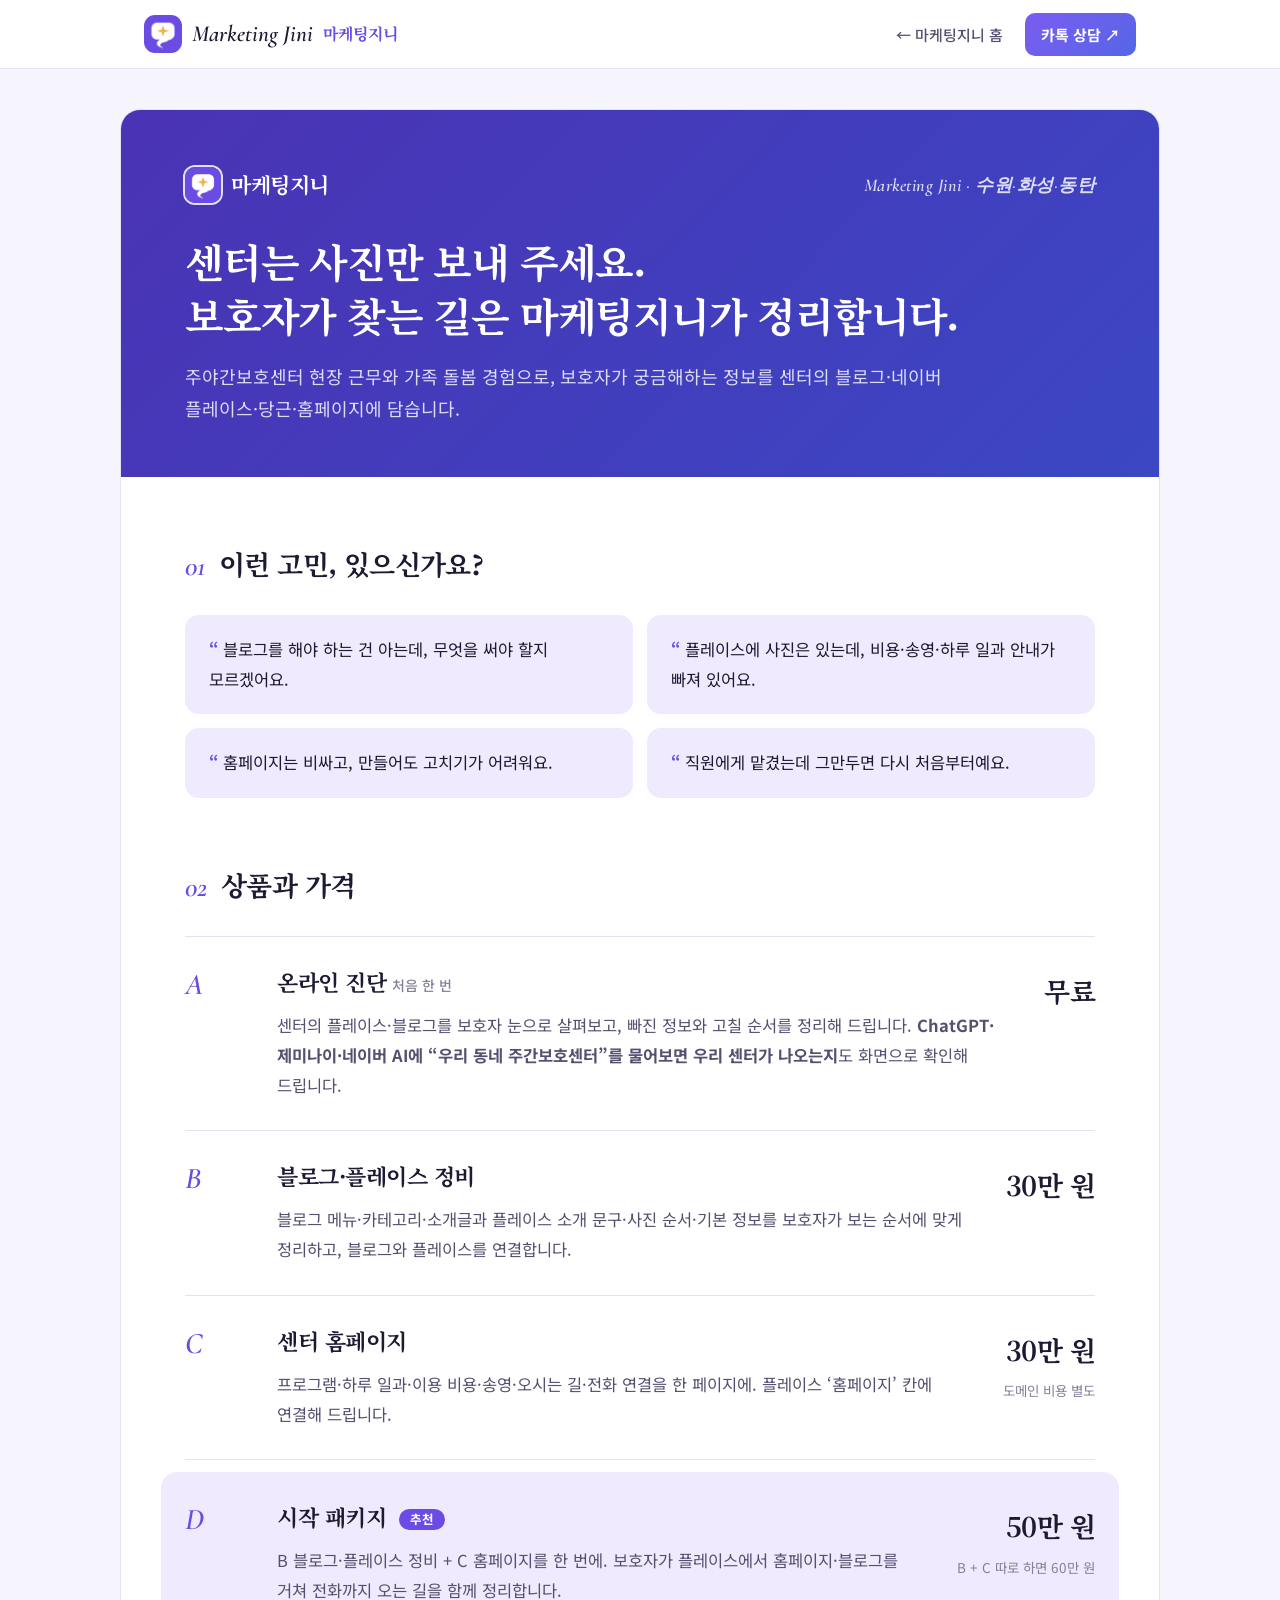
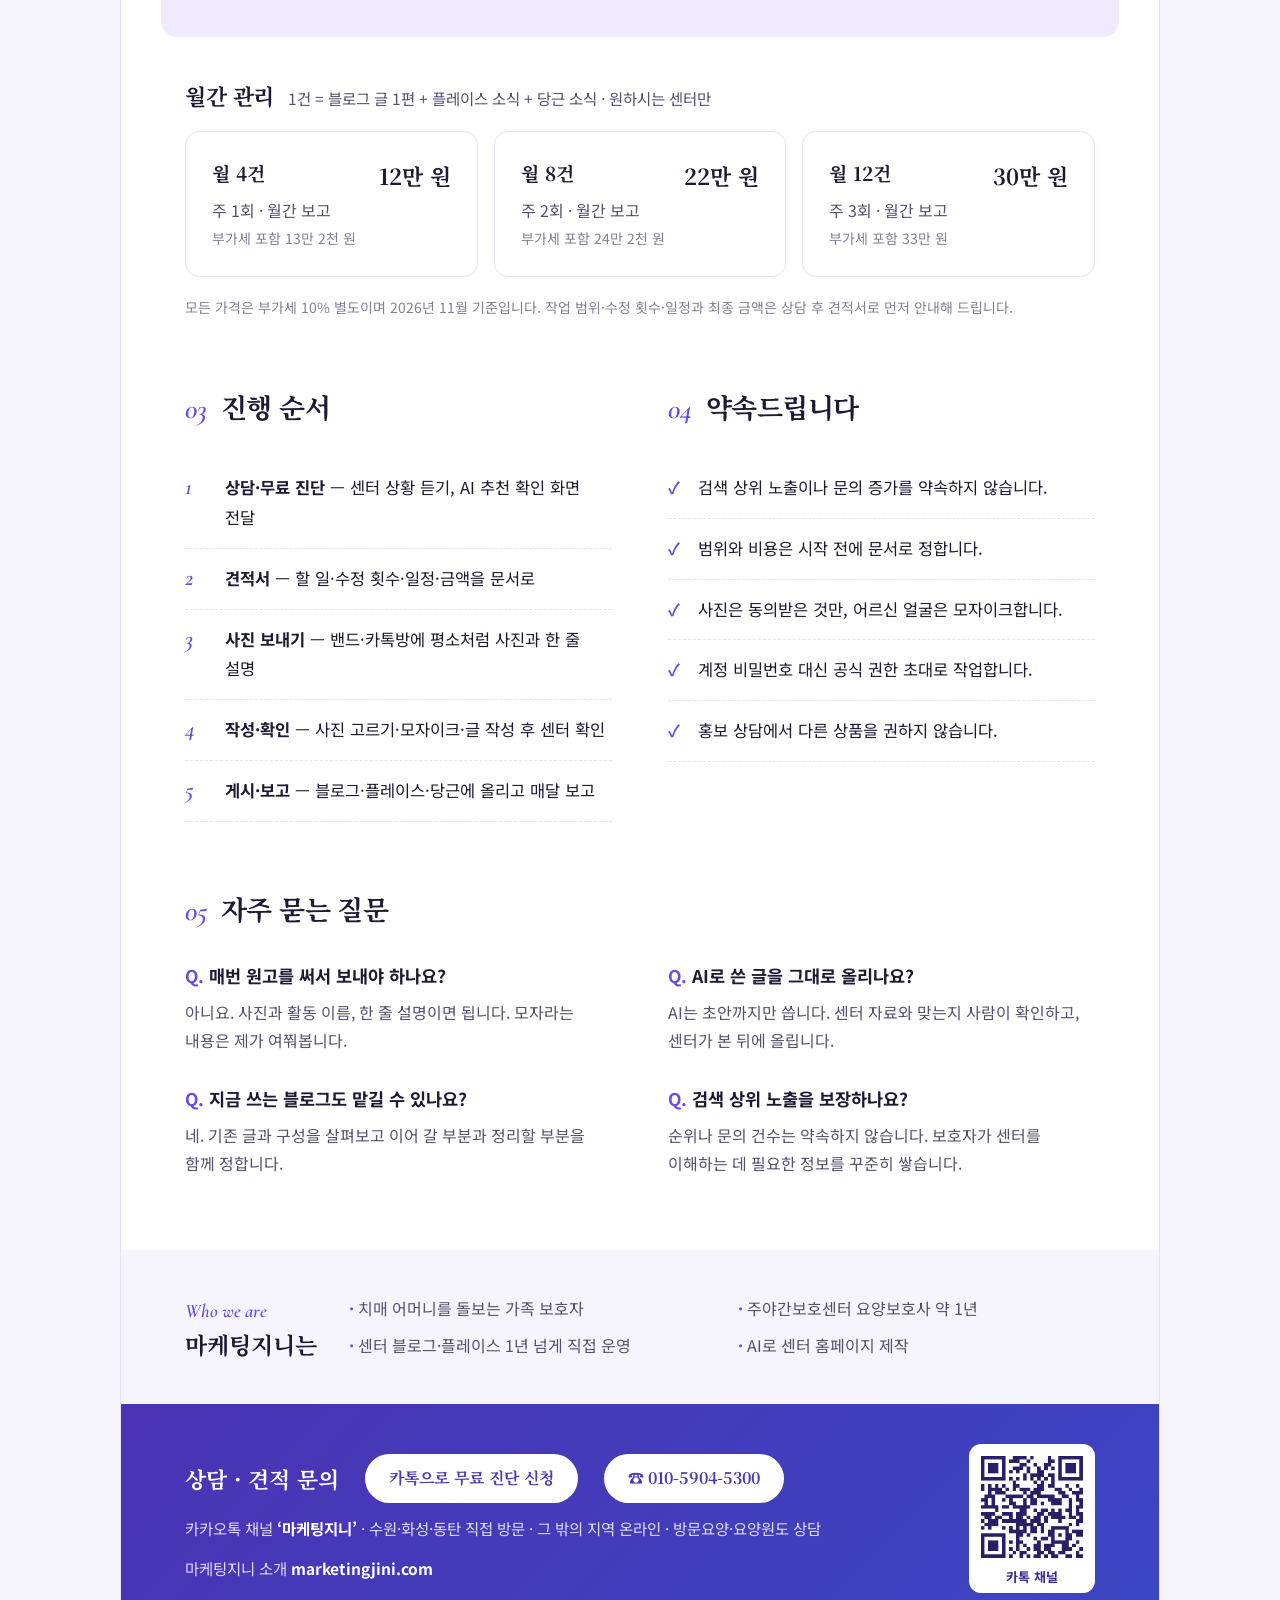
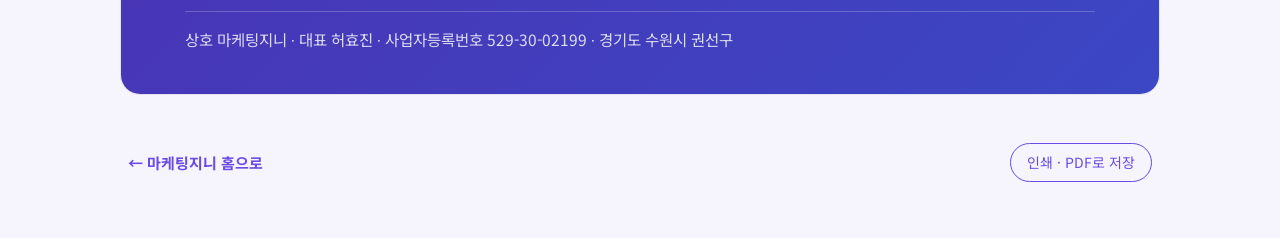
==== service/index.html @ ebe7a99c "휴대폰 사업자 정보 줄바꿈" ====
<!doctype html>
<html lang="ko">
<head>
<meta charset="utf-8">
<meta name="viewport" content="width=device-width, initial-scale=1">
<title>센터 홍보 상품 안내 | 마케팅지니</title>
<link rel="icon" type="image/png" href="logo.png">
<link rel="apple-touch-icon" href="logo.png">
<meta name="description" content="주야간보호센터를 위한 블로그·네이버 플레이스·당근·홈페이지. 상품 구성과 가격을 한 장에 정리했습니다.">
<!-- 카카오톡·문자로 링크를 보낼 때 보이는 미리보기 -->
<meta property="og:type" content="website">
<meta property="og:url" content="https://marketingjini.com/service/">
<meta property="og:image" content="https://marketingjini.com/service/og.png?v=20261104f">
<meta property="og:title" content="센터 홍보 상품 안내 | 마케팅지니">
<meta property="og:description" content="센터는 사진만 보내 주세요. 무료 진단(AI 추천 확인 포함) · 블로그·플레이스 정비 · 홈페이지 · 블로그+플레이스+당근 월간 관리">
<link rel="preconnect" href="https://fonts.googleapis.com">
<link rel="preconnect" href="https://fonts.gstatic.com" crossorigin>
<link href="https://fonts.googleapis.com/css2?family=Cormorant+Garamond:ital,wght@1,500;1,600&family=Noto+Sans+KR:wght@400;500;700&family=Noto+Serif+KR:wght@600;700&display=swap" rel="stylesheet">
<style>
  :root {
    /* 마케팅지니 홈페이지·지니맵과 같은 보라→파랑 브랜드 색 */
    --bg: #ffffff;
    --cream: #f6f4fd;
    --ink: #1f1a33;
    --ink-soft: #565070;
    --ink-faint: #858099;
    --line: #e6e1f3;
    --accent: #6a4be3;
    --accent-deep: #3d2c8f;
    --accent-ink: #ffffff;
    --tint: #efeafd;
    --gold: #f0b44c;
    --head: linear-gradient(135deg, #4a33b4 0%, #3b47c4 100%);
    --on-deep-soft: rgba(255, 255, 255, .82);
    --on-deep-line: rgba(255, 255, 255, .22);
  }
  @media (prefers-color-scheme: dark) {
    :root:not([data-theme="light"]) {
      --bg: #16141f; --cream: #1d1a29; --ink: #f2effa; --ink-soft: #bdb6d2; --ink-faint: #8f88a6;
      --line: #322d45; --accent: #ab97ff; --accent-ink: #16141f; --tint: #262238;
      --head: linear-gradient(135deg, #2f2470 0%, #263080 100%);
    }
  }
  :root[data-theme="dark"] {
    --bg: #16141f; --cream: #1d1a29; --ink: #f2effa; --ink-soft: #bdb6d2; --ink-faint: #8f88a6;
    --line: #322d45; --accent: #ab97ff; --accent-ink: #16141f; --tint: #262238;
    --head: linear-gradient(135deg, #2f2470 0%, #263080 100%);
  }

  * { box-sizing: border-box; }
  body {
    margin: 0; background: var(--cream); color: var(--ink);
    font-family: "Noto Sans KR", system-ui, sans-serif; font-size: 15.5px; line-height: 1.7;
    word-break: keep-all; -webkit-font-smoothing: antialiased;
  }
  h1, h2, h3 { margin: 0; font-family: "Noto Serif KR", serif; font-weight: 700; line-height: 1.35; }
  p, ul, ol { margin: 0; }
  a { color: inherit; }
  .en { font-family: "Cormorant Garamond", serif; font-style: italic; font-weight: 600; }

  /* 종이 한 장 */
  .sheet {
    max-width: 880px; margin: 32px auto; background: var(--bg);
    border: 1px solid var(--line); border-radius: 14px; overflow: hidden;
  }
  .pad { padding: 0 44px; }

  /* 머리 */
  .head { background: var(--head); color: #fff; padding: 34px 44px 32px; }
  .brand { display: flex; flex-wrap: wrap; align-items: center; gap: 4px 10px; margin-bottom: 22px; }
  .brand img { width: 30px; height: 30px; border-radius: 8px; flex: 0 0 auto; box-shadow: 0 0 0 2px rgba(255,255,255,.85); }
  .brand b { font-family: "Noto Serif KR", serif; font-size: 19px; letter-spacing: -.5px; }
  .brand .en { margin-left: auto; font-size: 16px; color: var(--on-deep-soft); letter-spacing: .5px; }
  .head h1 { font-size: clamp(25px, 4.4vw, 34px); letter-spacing: -1.2px; margin-bottom: 12px; color: #fff; }
  .head p { color: var(--on-deep-soft); font-size: 15.5px; max-width: 620px; }

  /* 소제목 */
  .sec { padding-top: 30px; }
  .sec-title { display: flex; align-items: baseline; gap: 10px; margin-bottom: 14px; }
  .sec-title .en { font-size: 22px; color: var(--accent); }
  .sec-title h2 { font-size: 20px; letter-spacing: -.6px; }

  /* 고민 */
  .worries { display: grid; grid-template-columns: 1fr 1fr; gap: 10px; list-style: none; padding: 0; }
  .worries li { background: var(--tint); border-radius: 10px; padding: 12px 16px; font-size: 14.5px; }
  .worries li::before { content: "“"; color: var(--accent); font-weight: 700; margin-right: 4px; }

  /* 상품 */
  .items { list-style: none; padding: 0; border-top: 1px solid var(--line); }
  .item { display: grid; grid-template-columns: 44px 1fr auto; gap: 4px 14px; padding: 16px 0; border-bottom: 1px solid var(--line); align-items: start; }
  .item .no { font-size: 24px; color: var(--accent); line-height: 1.2; }
  .item h3 { font-size: 17.5px; letter-spacing: -.5px; }
  .item h3 small { font-family: "Noto Sans KR", sans-serif; font-weight: 500; font-size: 12.5px; color: var(--ink-faint); margin-left: 6px; letter-spacing: 0; }
  .item p { color: var(--ink-soft); font-size: 14.5px; grid-column: 2; }
  .item .price { grid-column: 3; grid-row: 1 / span 2; text-align: right; font-family: "Noto Serif KR", serif; font-weight: 700; font-size: 21px; letter-spacing: -.5px; white-space: nowrap; }
  .item .price small { display: block; font-family: "Noto Sans KR", sans-serif; font-weight: 400; font-size: 12px; color: var(--ink-faint); letter-spacing: 0; }
  .item.best { background: var(--tint); border-radius: 10px; border-bottom-color: transparent; padding: 16px 16px; margin: 6px -16px; }
  .badge { display: inline-block; font-family: "Noto Sans KR", sans-serif; font-size: 11.5px; font-weight: 700; color: var(--accent-ink); background: var(--accent); border-radius: 999px; padding: 1px 9px; margin-left: 6px; vertical-align: 2px; letter-spacing: 0; }

  .m-head { display: flex; flex-wrap: wrap; align-items: baseline; gap: 4px 12px; margin-top: 18px; }
  .m-head h3 { font-size: 17.5px; letter-spacing: -.5px; }
  .m-head span { font-size: 13.5px; color: var(--ink-soft); }
  .monthly { display: grid; grid-template-columns: repeat(3, 1fr); gap: 10px; margin-top: 10px; }
  .monthly .vat { display: block; clear: both; font-size: 12px; color: var(--ink-faint); }

  /* 자주 묻는 질문 */
  .faq { display: grid; grid-template-columns: 1fr 1fr; gap: 10px 28px; }
  .faq dt { font-weight: 700; font-size: 14.5px; }
  .faq dt::before { content: "Q. "; color: var(--accent); }
  .faq dd { margin: 2px 0 0; color: var(--ink-soft); font-size: 14px; }
  .monthly div { border: 1px solid var(--line); border-radius: 10px; padding: 12px 16px; }
  .monthly b { font-family: "Noto Serif KR", serif; font-size: 16px; }
  .monthly .m-price { float: right; font-family: "Noto Serif KR", serif; font-weight: 700; font-size: 17px; }
  .monthly p { color: var(--ink-soft); font-size: 14px; clear: both; }
  .fine { margin-top: 10px; font-size: 12.5px; color: var(--ink-faint); }

  /* 진행 순서 + 약속 */
  .two { display: grid; grid-template-columns: 1fr 1fr; gap: 28px; }
  .flow { list-style: none; padding: 0; counter-reset: f; }
  .flow li { counter-increment: f; display: grid; grid-template-columns: 30px 1fr; padding: 7px 0; font-size: 14.5px; border-bottom: 1px dashed var(--line); }
  .flow li::before { content: counter(f); font-family: "Cormorant Garamond", serif; font-style: italic; font-weight: 600; font-size: 19px; color: var(--accent); line-height: 1.3; }
  .flow b { font-weight: 700; }
  .promise { list-style: none; padding: 0; }
  .promise li { position: relative; padding: 7px 0 7px 22px; font-size: 14.5px; border-bottom: 1px dashed var(--line); }
  .promise li::before { content: "✓"; position: absolute; left: 0; color: var(--accent); font-weight: 700; }

  /* 누가 */
  .who { margin-top: 30px; background: var(--cream); padding: 22px 44px; display: grid; grid-template-columns: auto 1fr; gap: 18px; align-items: center; }
  .who .en { font-size: 15px; color: var(--accent); display: block; }
  .who h3 { font-size: 18px; }
  .who ul { list-style: none; padding: 0; display: grid; grid-template-columns: 1fr 1fr; gap: 2px 18px; font-size: 14px; color: var(--ink-soft); }
  .who li::before { content: "· "; color: var(--accent); font-weight: 700; }

  /* 연락 */
  .foot { background: var(--head); color: #fff; padding: 20px 44px; display: grid; grid-template-columns: 1fr auto; gap: 12px 24px; align-items: center; }
  .foot-main { display: flex; flex-wrap: wrap; gap: 8px 22px; align-items: center; }
  .qr { display: block; background: #fff; border-radius: 12px; padding: 7px 7px 5px; text-align: center; }
  .qr img { display: block; width: 96px; height: 96px; }
  .foot .qr span { display: block; color: #3d2c8f; font-size: 11.5px; font-weight: 700; margin-top: 2px; }
  .foot b { font-family: "Noto Serif KR", serif; font-size: 18px; }
  .foot span { color: var(--on-deep-soft); font-size: 14px; }
  .foot a { color: #fff; font-weight: 700; text-decoration: none; }
  .call { display: inline-block; background: #fff; color: #4b3bb5 !important; border-radius: 999px; padding: 8px 20px; font-family: "Noto Serif KR", serif; }
  .foot .biz { grid-column: 1 / -1; font-size: 12.5px; padding-top: 8px; border-top: 1px solid var(--on-deep-line); }
  .foot .biz .bi { white-space: nowrap; }

  .tools { max-width: 880px; margin: -16px auto 32px; padding: 0 4px; display: flex; justify-content: space-between; align-items: center; gap: 12px; }
  .tools a { color: var(--accent); font-weight: 700; text-decoration: none; font-size: 15px; }
  .tools button { font: inherit; font-size: 14px; color: var(--accent); background: none; border: 1px solid var(--accent); border-radius: 999px; padding: 6px 16px; cursor: pointer; }

  /* 위쪽 메뉴 (화면에서만, 인쇄할 때는 숨김) */
  .topbar { position: sticky; top: 0; z-index: 10; background: color-mix(in srgb, var(--bg) 92%, transparent); backdrop-filter: blur(8px); border-bottom: 1px solid var(--line); }
  .tb-in { max-width: 1040px; margin: 0 auto; padding: 0 24px; height: 68px; display: flex; align-items: center; justify-content: space-between; gap: 12px; }
  .tb-logo { display: flex; align-items: center; gap: 10px; text-decoration: none; color: var(--ink); }
  .tb-logo img { width: 38px; height: 38px; border-radius: 11px; }
  .tb-logo .en { font-size: 23px; line-height: 1; }
  .tb-logo b { font-family: "Noto Serif KR", serif; font-size: 16px; color: var(--accent); }
  .topbar nav { display: flex; align-items: center; gap: 22px; font-size: 15px; }
  .topbar nav a { text-decoration: none; color: var(--ink-soft); font-weight: 500; }
  .topbar nav a:hover { color: var(--accent); }
  .topbar nav .tb-cta { color: #fff; background: linear-gradient(135deg, #7b5cf0, #5566e8); border-radius: 10px; padding: 8px 16px; font-weight: 700; }
  .topbar nav .tb-cta:hover { color: #fff; }

  /* 컴퓨터 화면: 글자를 키우고 여백을 넉넉하게 */
  @media screen and (min-width: 681px) {
    body { font-size: 17px; line-height: 1.8; }
    .sheet { max-width: 1040px; margin: 40px auto 48px; border-radius: 20px; }
    .pad { padding: 0 64px; }
    .head { padding: 56px 64px 52px; }
    .brand { margin-bottom: 30px; }
    .brand img { width: 36px; height: 36px; border-radius: 10px; }
    .brand b { font-size: 21px; }
    .brand .en { font-size: 18px; }
    .head h1 { font-size: 40px; margin-bottom: 18px; }
    .head p { font-size: 18px; max-width: 760px; }
    .sec { padding-top: 64px; }
    .sec-title { gap: 14px; margin-bottom: 24px; }
    .sec-title .en { font-size: 28px; }
    .sec-title h2 { font-size: 27px; }
    .worries { gap: 14px; }
    .worries li { padding: 20px 24px; font-size: 16.5px; border-radius: 14px; }
    .item { grid-template-columns: 64px 1fr auto; gap: 8px 28px; padding: 30px 0; }
    .item .no { font-size: 30px; }
    .item h3 { font-size: 22px; }
    .item h3 small { font-size: 14px; }
    .item p { font-size: 16.5px; }
    .item .price { font-size: 27px; }
    .item .price small { font-size: 13.5px; margin-top: 4px; }
    .item.best { padding: 30px 24px; margin: 12px -24px; border-radius: 16px; }
    .badge { font-size: 12.5px; padding: 2px 11px; }
    .m-head { margin-top: 44px; gap: 6px 14px; }
    .m-head h3 { font-size: 22px; }
    .m-head span { font-size: 15.5px; }
    .monthly { gap: 16px; margin-top: 18px; }
    .monthly div { padding: 24px 26px; border-radius: 14px; }
    .monthly b { font-size: 19px; }
    .monthly .m-price { font-size: 22px; }
    .monthly p { font-size: 16px; margin-top: 6px; }
    .monthly .vat { font-size: 14px; margin-top: 2px; }
    .fine { font-size: 14px; margin-top: 18px; }
    .two { gap: 56px; }
    .flow li { grid-template-columns: 40px 1fr; padding: 15px 0; font-size: 16.5px; }
    .flow li::before { font-size: 23px; }
    .promise li { padding: 15px 0 15px 30px; font-size: 16.5px; }
    .faq { gap: 28px 56px; }
    .faq dt { font-size: 17.5px; }
    .faq dd { font-size: 16px; margin-top: 6px; }
    .who { margin-top: 72px; padding: 44px 64px; gap: 32px; }
    .who .en { font-size: 19px; }
    .who h3 { font-size: 23px; }
    .who ul { font-size: 16px; gap: 8px 32px; }
    .foot { padding: 40px 64px; gap: 18px 32px; }
    .foot-main { gap: 12px 26px; }
    .foot b { font-size: 22px; }
    .foot span { font-size: 15.5px; }
    .call { padding: 10px 24px; font-size: 16px; }
    .qr img { width: 112px; height: 112px; }
    .foot .qr span { font-size: 13px; }
    .foot .biz { font-size: 13.5px; padding-top: 14px; }
    .tools { max-width: 1040px; margin: 0 auto 56px; padding: 0 8px; }
  }

  @media (max-width: 680px) {
    body { font-size: 16px; line-height: 1.75; }
    .tb-in { padding: 0 16px; height: 60px; }
    .tb-logo img { width: 34px; height: 34px; }
    .tb-logo .en { font-size: 20px; }
    .tb-logo b, .topbar nav .tb-home-full { display: none; }
    .topbar nav { gap: 14px; font-size: 14.5px; }
    .sheet { margin: 0; border: 0; border-radius: 0; }
    .pad, .head, .who, .foot { padding-left: 20px; padding-right: 20px; }
    .head { padding-top: 36px; padding-bottom: 34px; }
    .head h1 { font-size: 27px; }
    .head p { font-size: 16px; }
    .sec { padding-top: 46px; }
    .sec-title { margin-bottom: 18px; }
    .sec-title .en { font-size: 25px; }
    .sec-title h2 { font-size: 22px; }
    .worries, .monthly, .two, .who ul, .faq { grid-template-columns: 1fr; }
    .worries { gap: 10px; }
    .worries li { padding: 15px 18px; font-size: 15.5px; border-radius: 12px; }
    .two { gap: 40px; }
    .faq { gap: 20px; }
    .faq dt { font-size: 16px; }
    .faq dd { font-size: 15.5px; margin-top: 4px; }
    .who { grid-template-columns: 1fr; gap: 10px; margin-top: 50px; padding-top: 32px; padding-bottom: 32px; }
    .item { grid-template-columns: 36px 1fr; padding: 24px 0; gap: 6px 14px; }
    .item h3 { font-size: 19px; }
    .item p { font-size: 15.5px; }
    .item .price { grid-column: 2; grid-row: auto; text-align: left; font-size: 22px; margin-top: 4px; }
    .item .price small { display: inline; margin-left: 6px; }
    .item.best { margin: 8px -10px; padding: 22px 10px; }
    .m-head { margin-top: 34px; }
    .monthly { gap: 12px; margin-top: 14px; }
    .monthly div { padding: 18px 20px; border-radius: 12px; }
    .monthly b { font-size: 18px; }
    .monthly .m-price { font-size: 20px; }
    .monthly p { font-size: 15.5px; margin-top: 4px; }
    .flow li, .promise li { font-size: 15.5px; padding-top: 12px; padding-bottom: 12px; }
    .foot { grid-template-columns: 1fr; padding-top: 32px; padding-bottom: 32px; }
    .qr { justify-self: start; }
    .tools { margin: 18px auto 28px; padding: 0 20px; }
  }

  /* A4 한 장으로 인쇄 */
  @page { size: A4; margin: 9mm; }
  @media print {
    :root { --bg: #fff; --cream: #f6f4fd; --ink: #1f1a33; --ink-soft: #4f4968; --ink-faint: #7a7590; --line: #e2dcf2; --accent: #6a4be3; --accent-deep: #3d2c8f; --accent-ink: #fff; --tint: #efeafd; --head: linear-gradient(135deg, #4a33b4 0%, #3b47c4 100%); }
    * { -webkit-print-color-adjust: exact; print-color-adjust: exact; }
    body { background: #fff; font-size: 12.5px; line-height: 1.55; }
    .sheet { margin: 0; max-width: none; border: 0; border-radius: 0; zoom: .81; }
    .tools, .topbar { display: none; }
    .pad { padding: 0 26px; }
    .head { padding: 20px 26px 18px; }
    .brand { margin-bottom: 12px; }
    .head h1 { font-size: 23px; margin-bottom: 6px; }
    .head p { font-size: 12.5px; max-width: none; }
    .sec { padding-top: 14px; }
    .sec-title { margin-bottom: 8px; }
    .sec-title h2 { font-size: 15.5px; }
    .sec-title .en { font-size: 17px; }
    .worries { grid-template-columns: 1fr 1fr 1fr 1fr; gap: 6px; }
    .worries li { font-size: 11.5px; padding: 7px 10px; line-height: 1.45; }
    .item { padding: 8px 0; grid-template-columns: 34px 1fr auto; }
    .item .no { font-size: 19px; }
    .item h3 { font-size: 14px; }
    .item p { font-size: 11.5px; }
    .item .price { font-size: 16px; }
    .item .price small { font-size: 10.5px; }
    .item.best { padding: 8px 12px; margin: 4px -12px; }
    .monthly { margin-top: 8px; gap: 8px; }
    .monthly div { padding: 7px 12px; }
    .monthly b, .monthly .m-price { font-size: 13.5px; }
    .monthly p { font-size: 11.5px; }
    .m-head { margin-top: 10px; }
    .m-head h3 { font-size: 14px; }
    .m-head span { font-size: 11.5px; }
    .monthly .vat { font-size: 10.5px; }
    .faq { gap: 6px 22px; }
    .faq dt { font-size: 11.5px; }
    .faq dd { font-size: 11px; }
    .fine { font-size: 10.5px; margin-top: 6px; }
    .two { gap: 22px; }
    .flow li, .promise li { font-size: 11.5px; padding: 4px 0; }
    .promise li { padding-left: 18px; }
    .flow li::before { font-size: 15px; }
    .who { margin-top: 14px; padding: 12px 26px; }
    .who h3 { font-size: 14.5px; }
    .who ul { font-size: 11.5px; }
    .foot { padding: 12px 26px; }
    .qr { padding: 5px 5px 3px; }
    .qr img { width: 78px; height: 78px; }
    .foot .qr span { font-size: 10px; margin-top: 0; }
    .foot-main { gap: 4px 18px; }
    .foot b { font-size: 15px; }
    .foot span { font-size: 12px; }
    .sec, .who, .foot { break-inside: avoid; }
  }
</style>
</head>
<body>

<header class="topbar">
  <div class="tb-in">
    <a class="tb-logo" href="/" aria-label="마케팅지니 홈으로">
      <img src="logo.png" alt="" width="38" height="38">
      <span class="en">Marketing Jini</span><b>마케팅지니</b>
    </a>
    <nav>
      <a href="/">← <span class="tb-home-full">마케팅지니 </span>홈</a>
      <a class="tb-cta" href="https://pf.kakao.com/_rxeExeX/chat" target="_blank" rel="noopener">카톡 상담 ↗</a>
    </nav>
  </div>
</header>

<article class="sheet">
  <header class="head">
    <div class="brand">
      <img src="logo.png" alt="" width="30" height="30">
      <b>마케팅지니</b>
      <span class="en">Marketing Jini · 수원·화성·동탄</span>
    </div>
    <h1>센터는 사진만 보내 주세요.<br>보호자가 찾는 길은 마케팅지니가 정리합니다.</h1>
    <p>주야간보호센터 현장 근무와 가족 돌봄 경험으로, 보호자가 궁금해하는 정보를 센터의 블로그·네이버 플레이스·당근·홈페이지에 담습니다.</p>
  </header>

  <section class="sec pad">
    <div class="sec-title"><span class="en">01</span><h2>이런 고민, 있으신가요?</h2></div>
    <ul class="worries">
      <li>블로그를 해야 하는 건 아는데, 무엇을 써야 할지 모르겠어요.</li>
      <li>플레이스에 사진은 있는데, 비용·송영·하루 일과 안내가 빠져 있어요.</li>
      <li>홈페이지는 비싸고, 만들어도 고치기가 어려워요.</li>
      <li>직원에게 맡겼는데 그만두면 다시 처음부터예요.</li>
    </ul>
  </section>

  <section class="sec pad">
    <div class="sec-title"><span class="en">02</span><h2>상품과 가격</h2></div>
    <ol class="items">
      <li class="item">
        <span class="no en">A</span>
        <h3>온라인 진단<small>처음 한 번</small></h3>
        <span class="price">무료</span>
        <p>센터의 플레이스·블로그를 보호자 눈으로 살펴보고, 빠진 정보와 고칠 순서를 정리해 드립니다. <b>ChatGPT·제미나이·네이버 AI에 “우리 동네 주간보호센터”를 물어보면 우리 센터가 나오는지</b>도 화면으로 확인해 드립니다.</p>
      </li>
      <li class="item">
        <span class="no en">B</span>
        <h3>블로그·플레이스 정비</h3>
        <span class="price">30만 원</span>
        <p>블로그 메뉴·카테고리·소개글과 플레이스 소개 문구·사진 순서·기본 정보를 보호자가 보는 순서에 맞게 정리하고, 블로그와 플레이스를 연결합니다.</p>
      </li>
      <li class="item">
        <span class="no en">C</span>
        <h3>센터 홈페이지</h3>
        <span class="price">30만 원<small>도메인 비용 별도</small></span>
        <p>프로그램·하루 일과·이용 비용·송영·오시는 길·전화 연결을 한 페이지에. 플레이스 ‘홈페이지’ 칸에 연결해 드립니다.</p>
      </li>
      <li class="item best">
        <span class="no en">D</span>
        <h3>시작 패키지 <span class="badge">추천</span></h3>
        <span class="price">50만 원<small>B + C 따로 하면 60만 원</small></span>
        <p>B 블로그·플레이스 정비 + C 홈페이지를 한 번에. 보호자가 플레이스에서 홈페이지·블로그를 거쳐 전화까지 오는 길을 함께 정리합니다.</p>
      </li>
    </ol>
    <div class="m-head"><h3>월간 관리</h3><span>1건 = 블로그 글 1편 + 플레이스 소식 + 당근 소식 · 원하시는 센터만</span></div>
    <div class="monthly">
      <div><b>월 4건</b><span class="m-price">12만 원</span><p>주 1회 · 월간 보고</p><span class="vat">부가세 포함 13만 2천 원</span></div>
      <div><b>월 8건</b><span class="m-price">22만 원</span><p>주 2회 · 월간 보고</p><span class="vat">부가세 포함 24만 2천 원</span></div>
      <div><b>월 12건</b><span class="m-price">30만 원</span><p>주 3회 · 월간 보고</p><span class="vat">부가세 포함 33만 원</span></div>
    </div>
    <p class="fine">모든 가격은 부가세 10% 별도이며 2026년 11월 기준입니다. 작업 범위·수정 횟수·일정과 최종 금액은 상담 후 견적서로 먼저 안내해 드립니다.</p>
  </section>

  <section class="sec pad two">
    <div>
      <div class="sec-title"><span class="en">03</span><h2>진행 순서</h2></div>
      <ol class="flow">
        <li><span><b>상담·무료 진단</b> — 센터 상황 듣기, AI 추천 확인 화면 전달</span></li>
        <li><span><b>견적서</b> — 할 일·수정 횟수·일정·금액을 문서로</span></li>
        <li><span><b>사진 보내기</b> — 밴드·카톡방에 평소처럼 사진과 한 줄 설명</span></li>
        <li><span><b>작성·확인</b> — 사진 고르기·모자이크·글 작성 후 센터 확인</span></li>
        <li><span><b>게시·보고</b> — 블로그·플레이스·당근에 올리고 매달 보고</span></li>
      </ol>
    </div>
    <div>
      <div class="sec-title"><span class="en">04</span><h2>약속드립니다</h2></div>
      <ul class="promise">
        <li>검색 상위 노출이나 문의 증가를 약속하지 않습니다.</li>
        <li>범위와 비용은 시작 전에 문서로 정합니다.</li>
        <li>사진은 동의받은 것만, 어르신 얼굴은 모자이크합니다.</li>
        <li>계정 비밀번호 대신 공식 권한 초대로 작업합니다.</li>
        <li>홍보 상담에서 다른 상품을 권하지 않습니다.</li>
      </ul>
    </div>
  </section>

  <section class="sec pad">
    <div class="sec-title"><span class="en">05</span><h2>자주 묻는 질문</h2></div>
    <dl class="faq">
      <div><dt>매번 원고를 써서 보내야 하나요?</dt><dd>아니요. 사진과 활동 이름, 한 줄 설명이면 됩니다. 모자라는 내용은 제가 여쭤봅니다.</dd></div>
      <div><dt>AI로 쓴 글을 그대로 올리나요?</dt><dd>AI는 초안까지만 씁니다. 센터 자료와 맞는지 사람이 확인하고, 센터가 본 뒤에 올립니다.</dd></div>
      <div><dt>지금 쓰는 블로그도 맡길 수 있나요?</dt><dd>네. 기존 글과 구성을 살펴보고 이어 갈 부분과 정리할 부분을 함께 정합니다.</dd></div>
      <div><dt>검색 상위 노출을 보장하나요?</dt><dd>순위나 문의 건수는 약속하지 않습니다. 보호자가 센터를 이해하는 데 필요한 정보를 꾸준히 쌓습니다.</dd></div>
    </dl>
  </section>

  <section class="who">
    <div><span class="en">Who we are</span><h3>마케팅지니는</h3></div>
    <ul>
      <li>치매 어머니를 돌보는 가족 보호자</li>
      <li>주야간보호센터 요양보호사 약 1년</li>
      <li>센터 블로그·플레이스 1년 넘게 직접 운영</li>
      <li>AI로 센터 홈페이지 제작</li>
    </ul>
  </section>

  <footer class="foot">
    <div class="foot-main">
      <b>상담 · 견적 문의</b>
      <a class="call" href="https://pf.kakao.com/_rxeExeX/chat">카톡으로 무료 진단 신청</a>
      <a class="call" href="tel:010-5904-5300">☎ 010-5904-5300</a>
      <span>카카오톡 채널 <a href="https://pf.kakao.com/_rxeExeX">‘마케팅지니’</a> · 수원·화성·동탄 직접 방문 · 그 밖의 지역 온라인 · 방문요양·요양원도 상담</span>
      <span>마케팅지니 소개 <a href="https://marketingjini.com/">marketingjini.com</a></span>
    </div>
    <a class="qr" href="https://pf.kakao.com/_rxeExeX"><img src="kakao-qr.png" alt="카카오톡 채널 마케팅지니 QR코드" width="96" height="96"><span>카톡 채널</span></a>
    <span class="biz"><span class="bi">상호 마케팅지니</span> · <span class="bi">대표 허효진</span> · <span class="bi">사업자등록번호 529-30-02199</span> · <span class="bi">경기도 수원시 권선구</span></span>
  </footer>

</article>

<div class="tools"><a href="/">← 마케팅지니 홈으로</a><button type="button" onclick="window.print()">인쇄 · PDF로 저장</button></div>

</body>
</html>
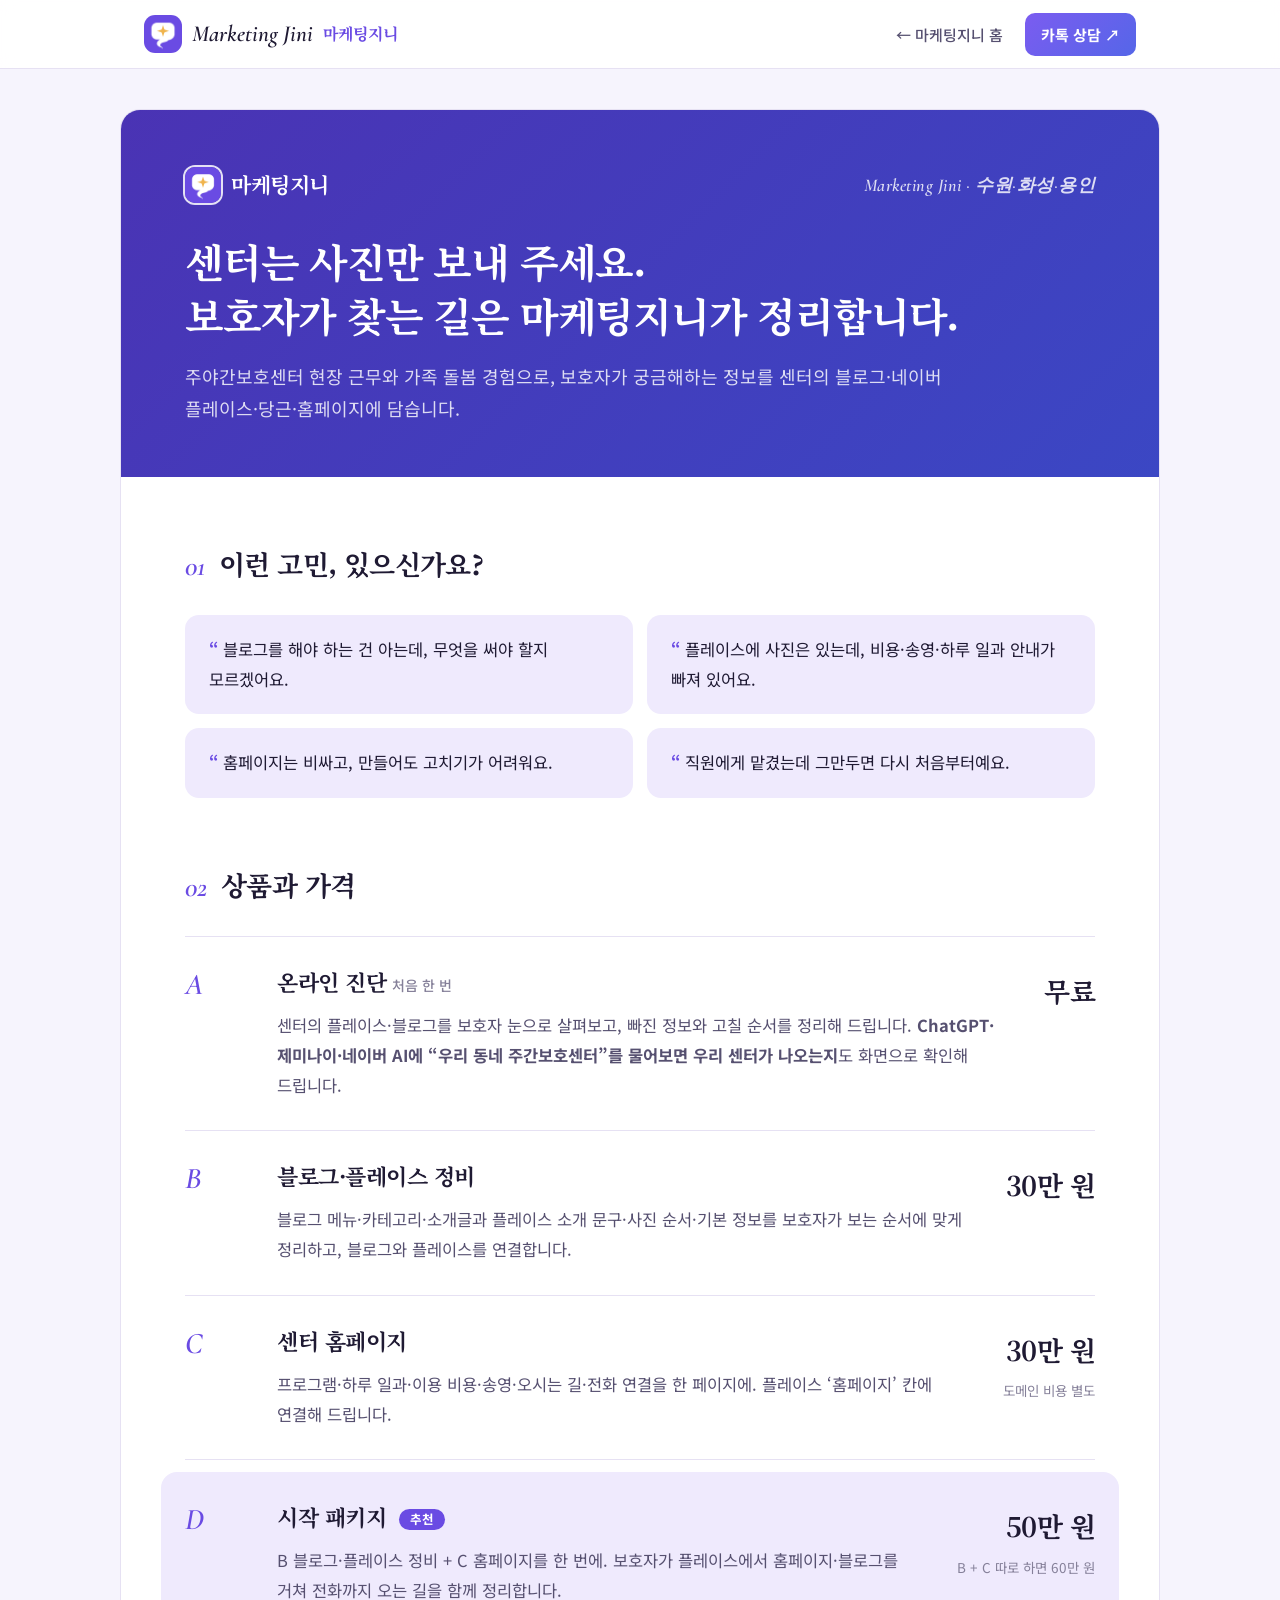
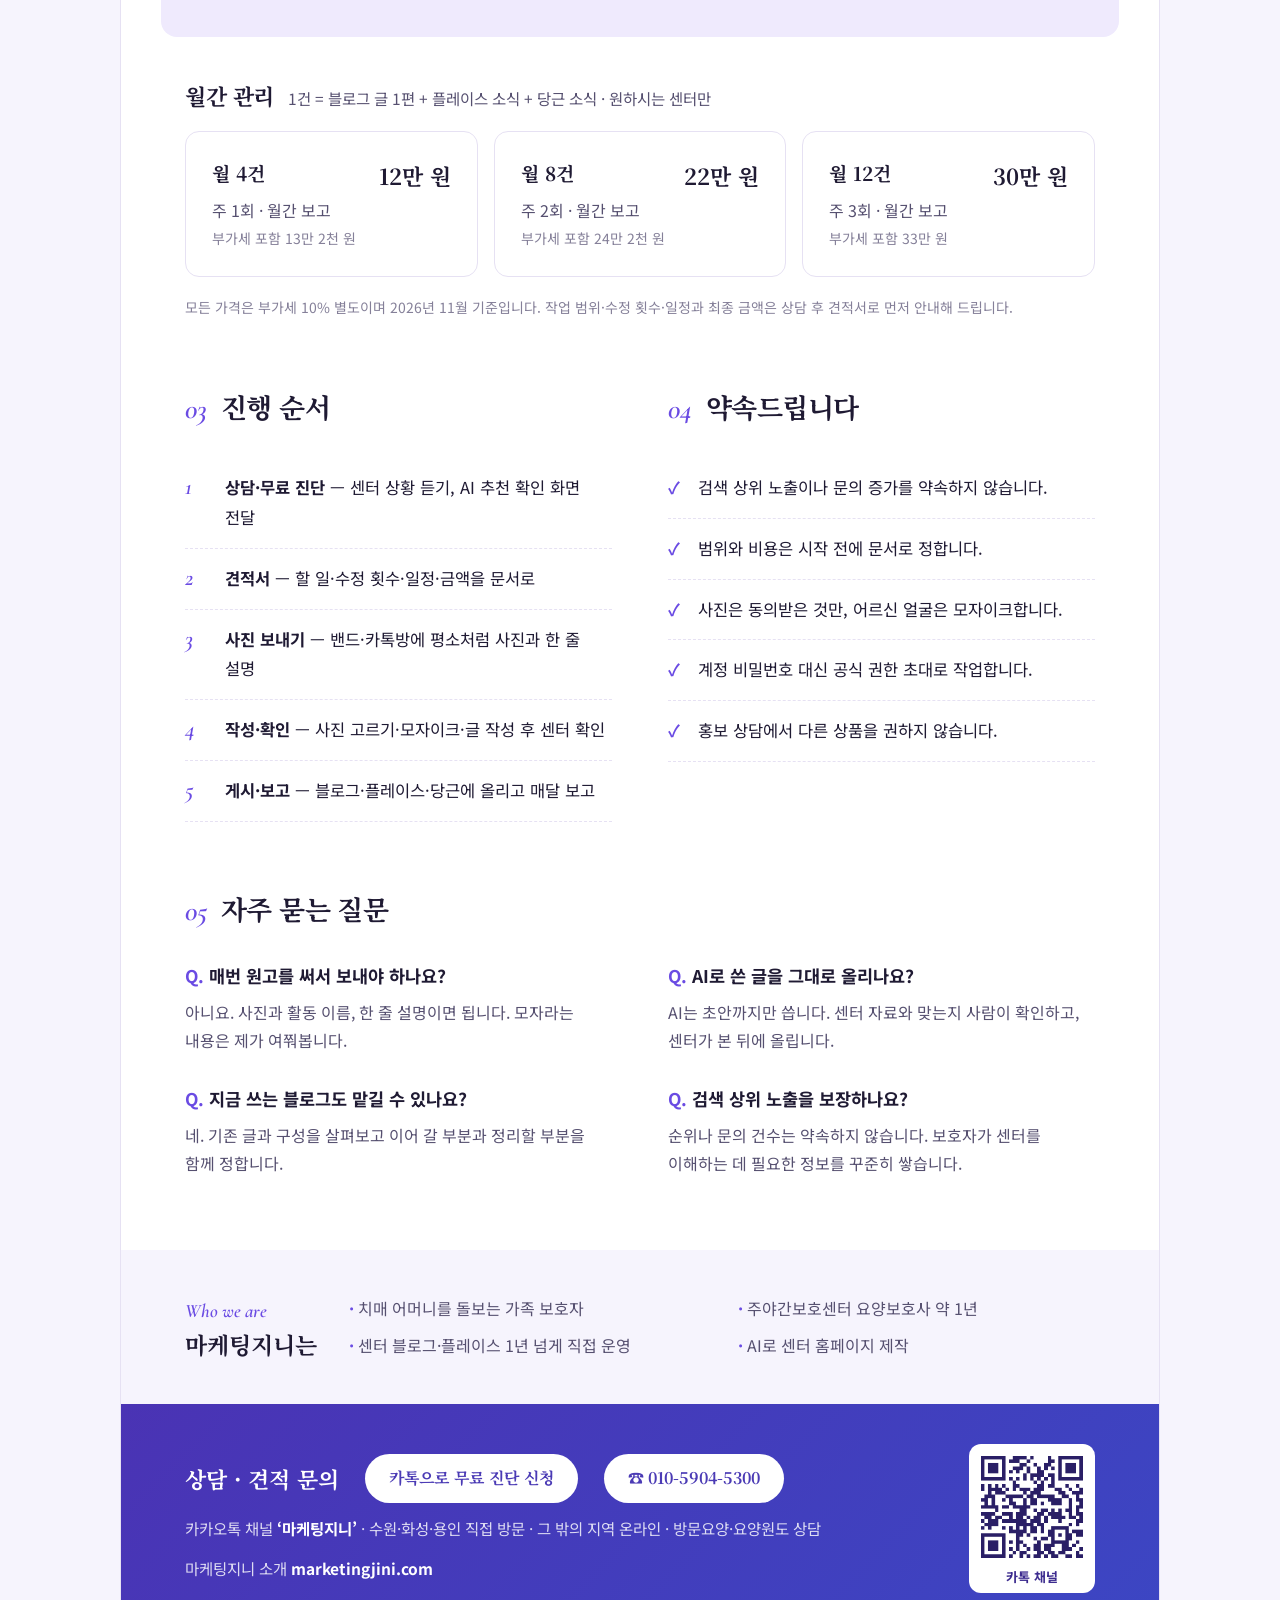
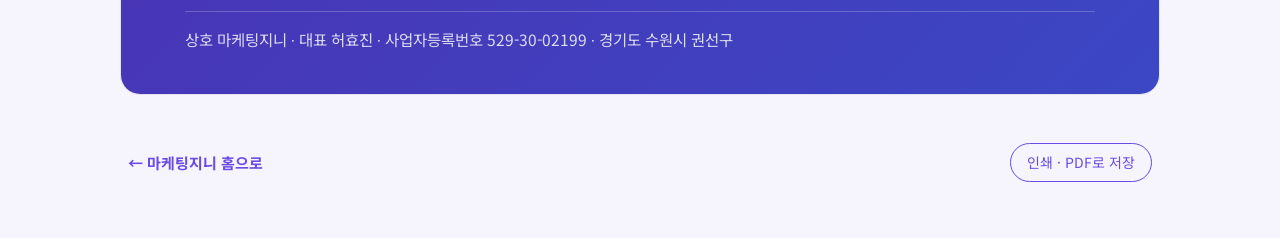
==== commit ff628605: "서비스 지역 동탄→용인" ====
--- a/service/index.html
+++ b/service/index.html
@@ -10,7 +10,7 @@
 <!-- 카카오톡·문자로 링크를 보낼 때 보이는 미리보기 -->
 <meta property="og:type" content="website">
 <meta property="og:url" content="https://marketingjini.com/service/">
-<meta property="og:image" content="https://marketingjini.com/service/og.png?v=20261104f">
+<meta property="og:image" content="https://marketingjini.com/service/og.png?v=20261105a">
 <meta property="og:title" content="센터 홍보 상품 안내 | 마케팅지니">
 <meta property="og:description" content="센터는 사진만 보내 주세요. 무료 진단(AI 추천 확인 포함) · 블로그·플레이스 정비 · 홈페이지 · 블로그+플레이스+당근 월간 관리">
 <link rel="preconnect" href="https://fonts.googleapis.com">
@@ -338,7 +338,7 @@
     <div class="brand">
       <img src="logo.png" alt="" width="30" height="30">
       <b>마케팅지니</b>
-      <span class="en">Marketing Jini · 수원·화성·동탄</span>
+      <span class="en">Marketing Jini · 수원·화성·용인</span>
     </div>
     <h1>센터는 사진만 보내 주세요.<br>보호자가 찾는 길은 마케팅지니가 정리합니다.</h1>
     <p>주야간보호센터 현장 근무와 가족 돌봄 경험으로, 보호자가 궁금해하는 정보를 센터의 블로그·네이버 플레이스·당근·홈페이지에 담습니다.</p>
@@ -439,7 +439,7 @@
       <b>상담 · 견적 문의</b>
       <a class="call" href="https://pf.kakao.com/_rxeExeX/chat">카톡으로 무료 진단 신청</a>
       <a class="call" href="tel:010-5904-5300">☎ 010-5904-5300</a>
-      <span>카카오톡 채널 <a href="https://pf.kakao.com/_rxeExeX">‘마케팅지니’</a> · 수원·화성·동탄 직접 방문 · 그 밖의 지역 온라인 · 방문요양·요양원도 상담</span>
+      <span>카카오톡 채널 <a href="https://pf.kakao.com/_rxeExeX">‘마케팅지니’</a> · 수원·화성·용인 직접 방문 · 그 밖의 지역 온라인 · 방문요양·요양원도 상담</span>
       <span>마케팅지니 소개 <a href="https://marketingjini.com/">marketingjini.com</a></span>
     </div>
     <a class="qr" href="https://pf.kakao.com/_rxeExeX"><img src="kakao-qr.png" alt="카카오톡 채널 마케팅지니 QR코드" width="96" height="96"><span>카톡 채널</span></a>
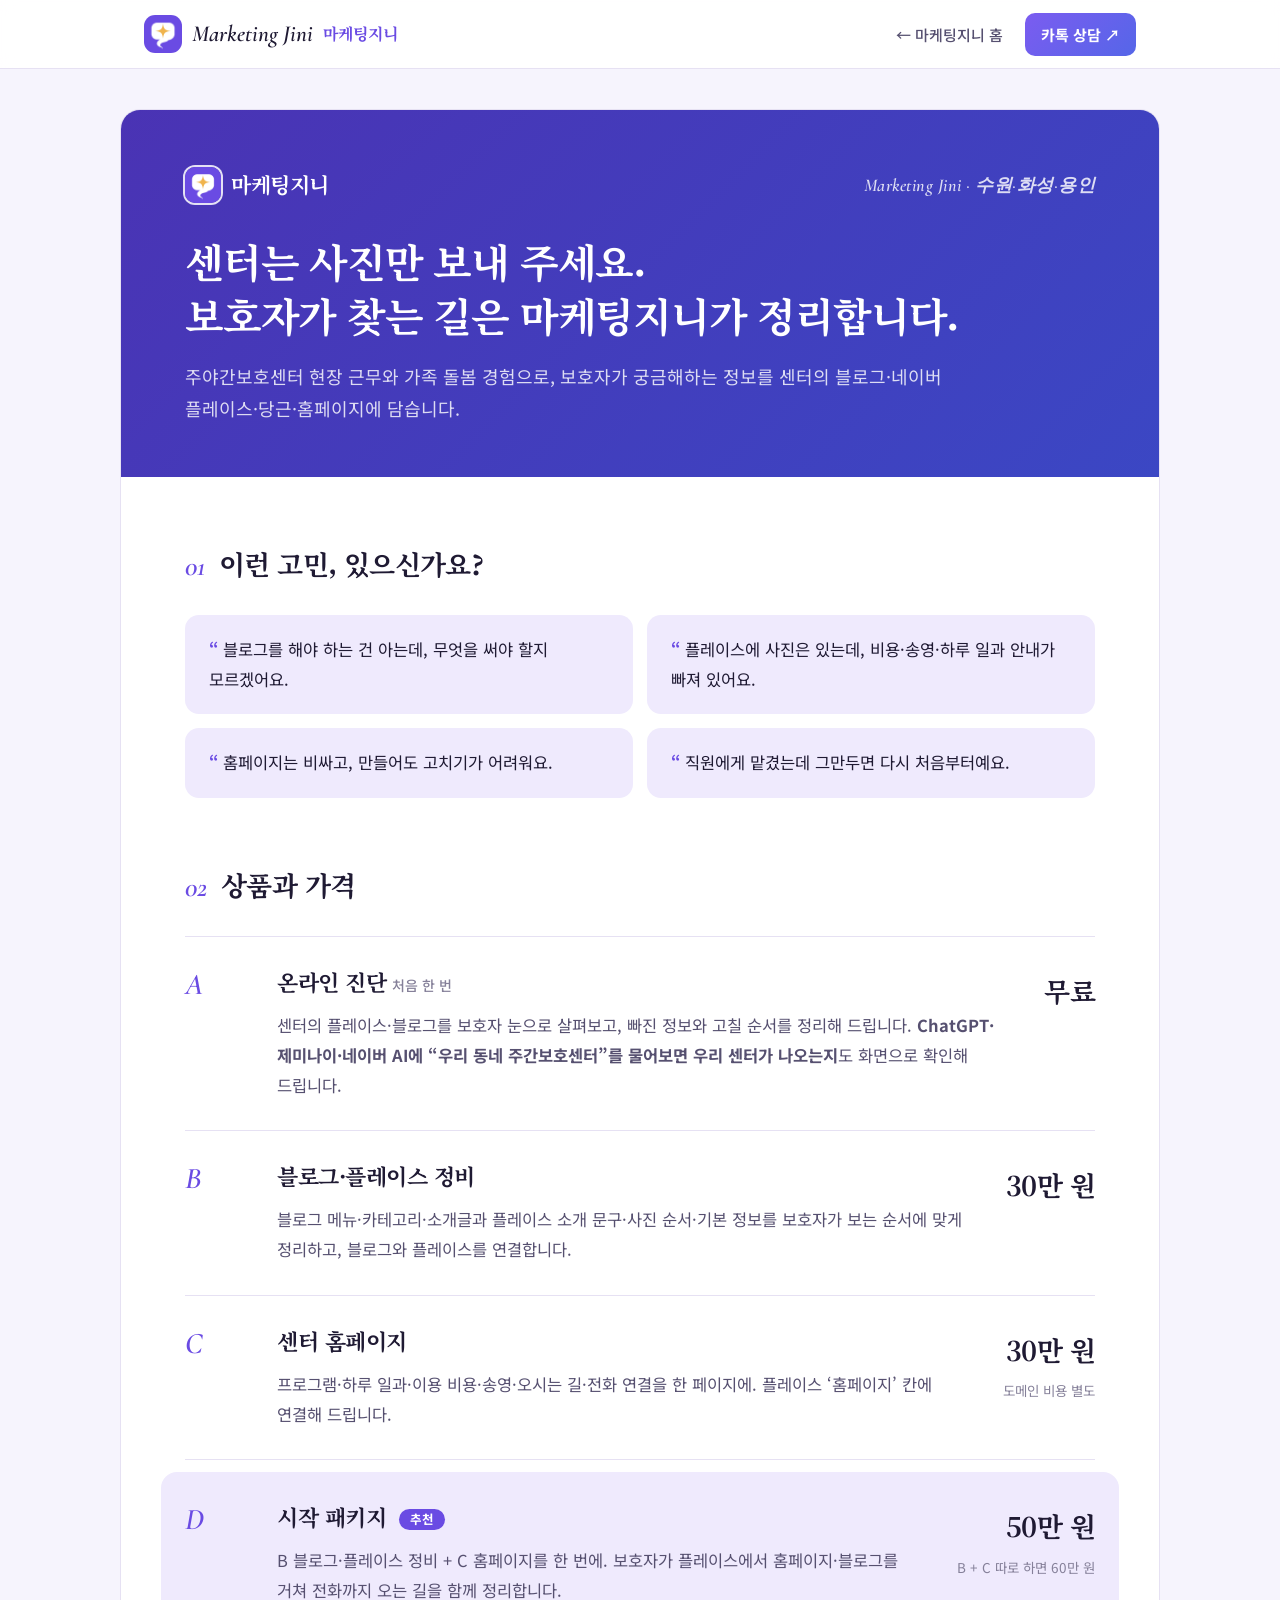
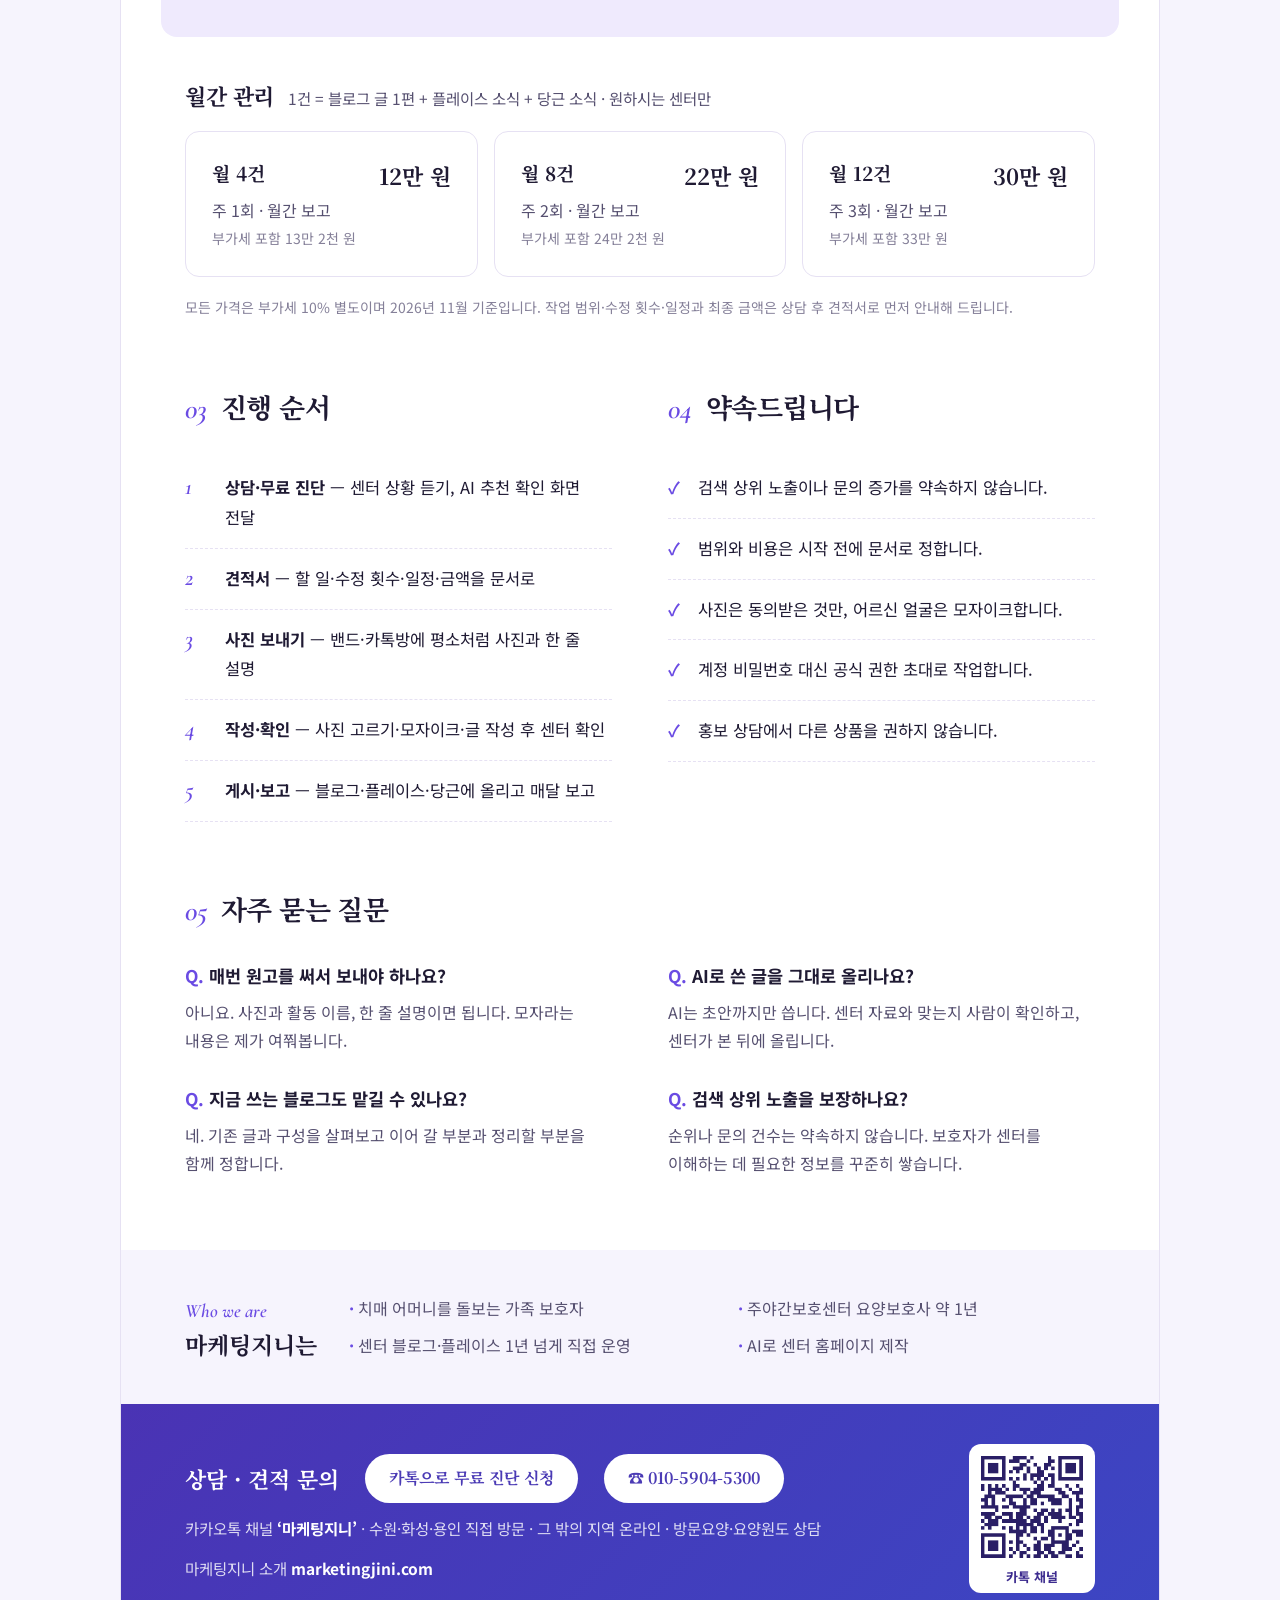
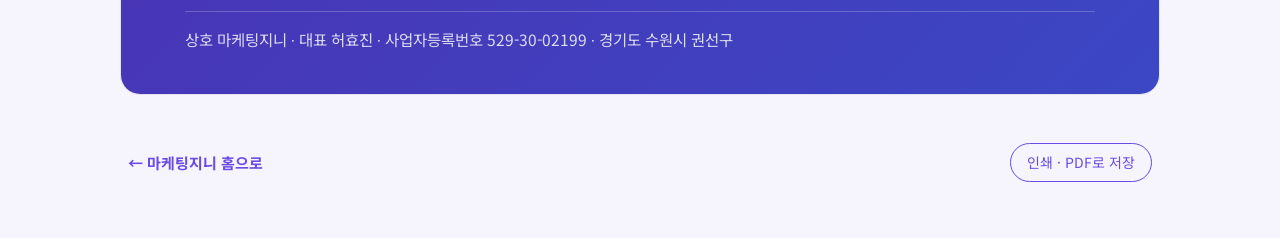
==== commit f7be3965: "로고변경" ====
--- a/service/index.html
+++ b/service/index.html
@@ -10,9 +10,10 @@
 <!-- 카카오톡·문자로 링크를 보낼 때 보이는 미리보기 -->
 <meta property="og:type" content="website">
 <meta property="og:url" content="https://marketingjini.com/service/">
-<meta property="og:image" content="https://marketingjini.com/service/og.png?v=20261105a">
-<meta property="og:title" content="센터 홍보 상품 안내 | 마케팅지니">
-<meta property="og:description" content="센터는 사진만 보내 주세요. 무료 진단(AI 추천 확인 포함) · 블로그·플레이스 정비 · 홈페이지 · 블로그+플레이스+당근 월간 관리">
+<meta property="og:image" content="https://marketingjini.com/service/og.png?v=20261105c">
+<!-- 카톡 미리보기 아래 글자를 줄이려고 제목은 짧게, 설명은 보이지 않는 글자 하나만 둡니다 (그림이 크게 보이도록) -->
+<meta property="og:title" content="마케팅지니 상품 안내">
+<meta property="og:description" content="&#8203;">
 <link rel="preconnect" href="https://fonts.googleapis.com">
 <link rel="preconnect" href="https://fonts.gstatic.com" crossorigin>
 <link href="https://fonts.googleapis.com/css2?family=Cormorant+Garamond:ital,wght@1,500;1,600&family=Noto+Sans+KR:wght@400;500;700&family=Noto+Serif+KR:wght@600;700&display=swap" rel="stylesheet">
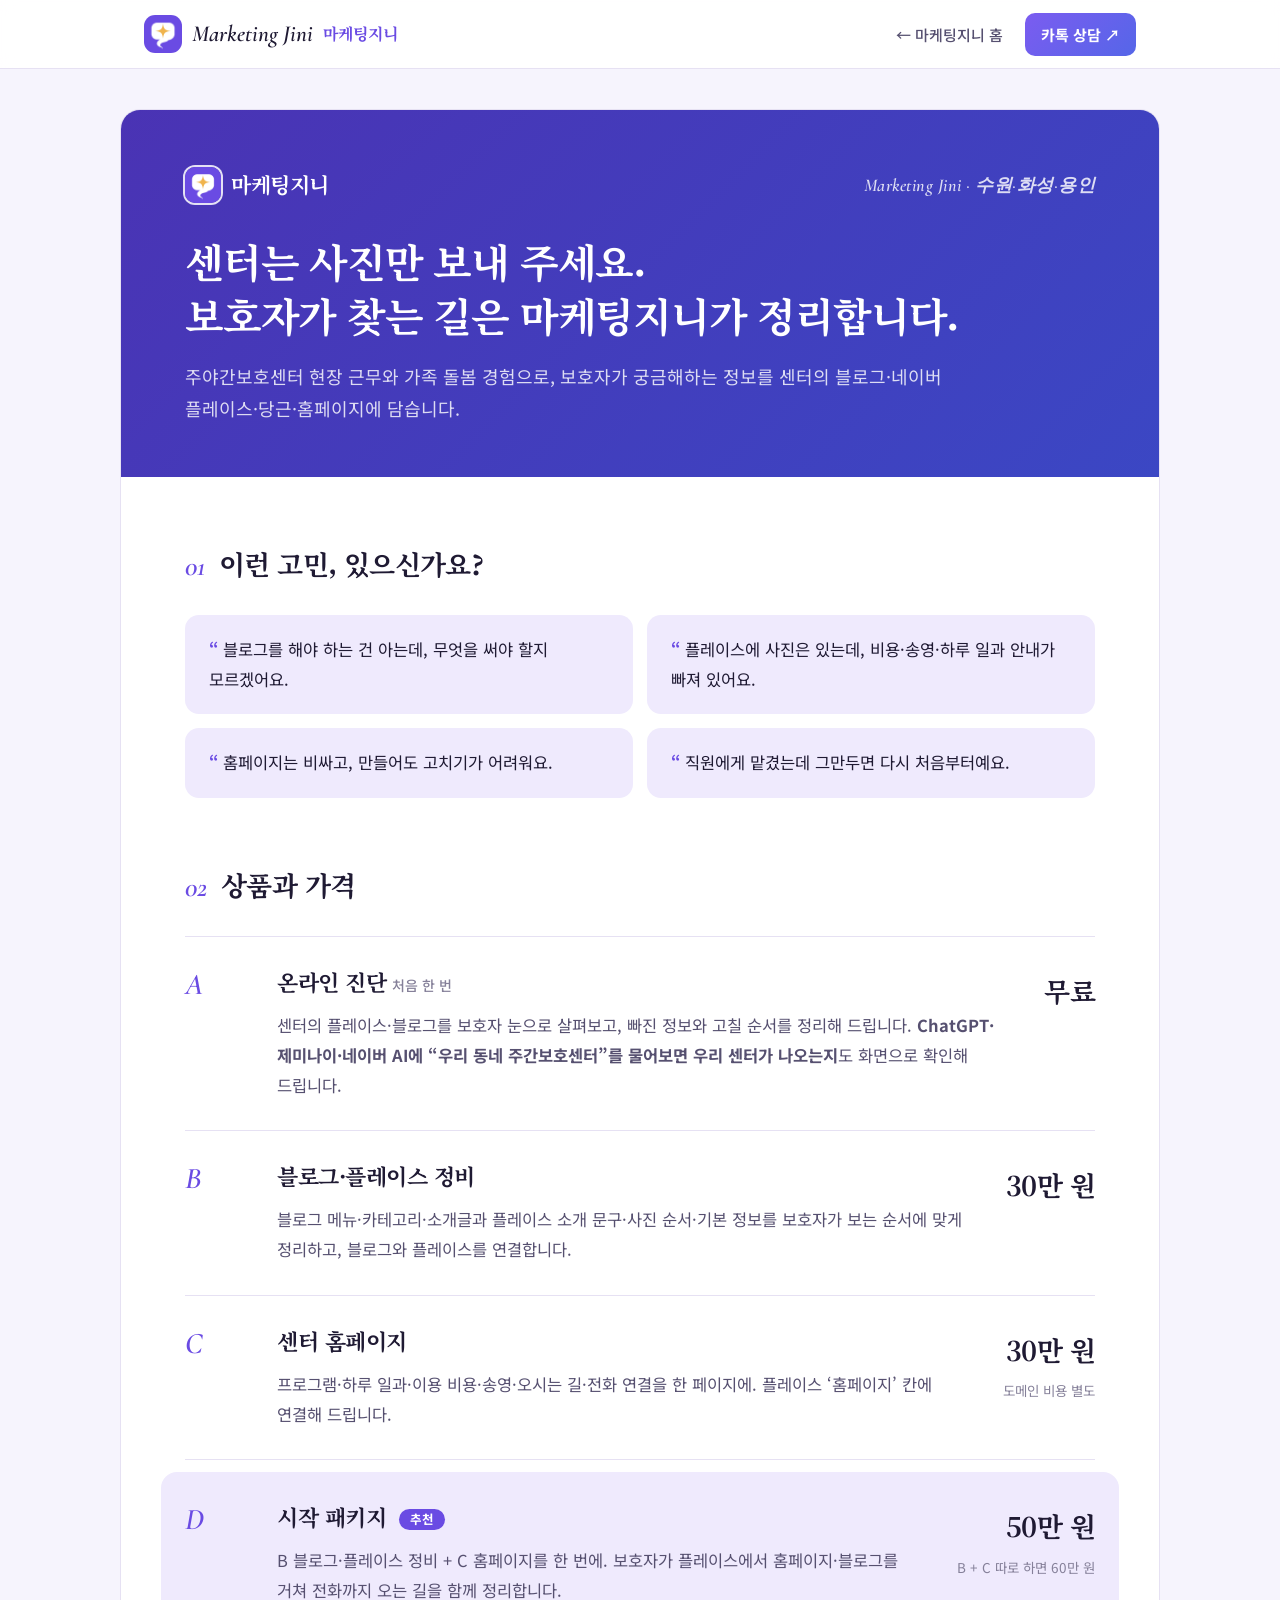
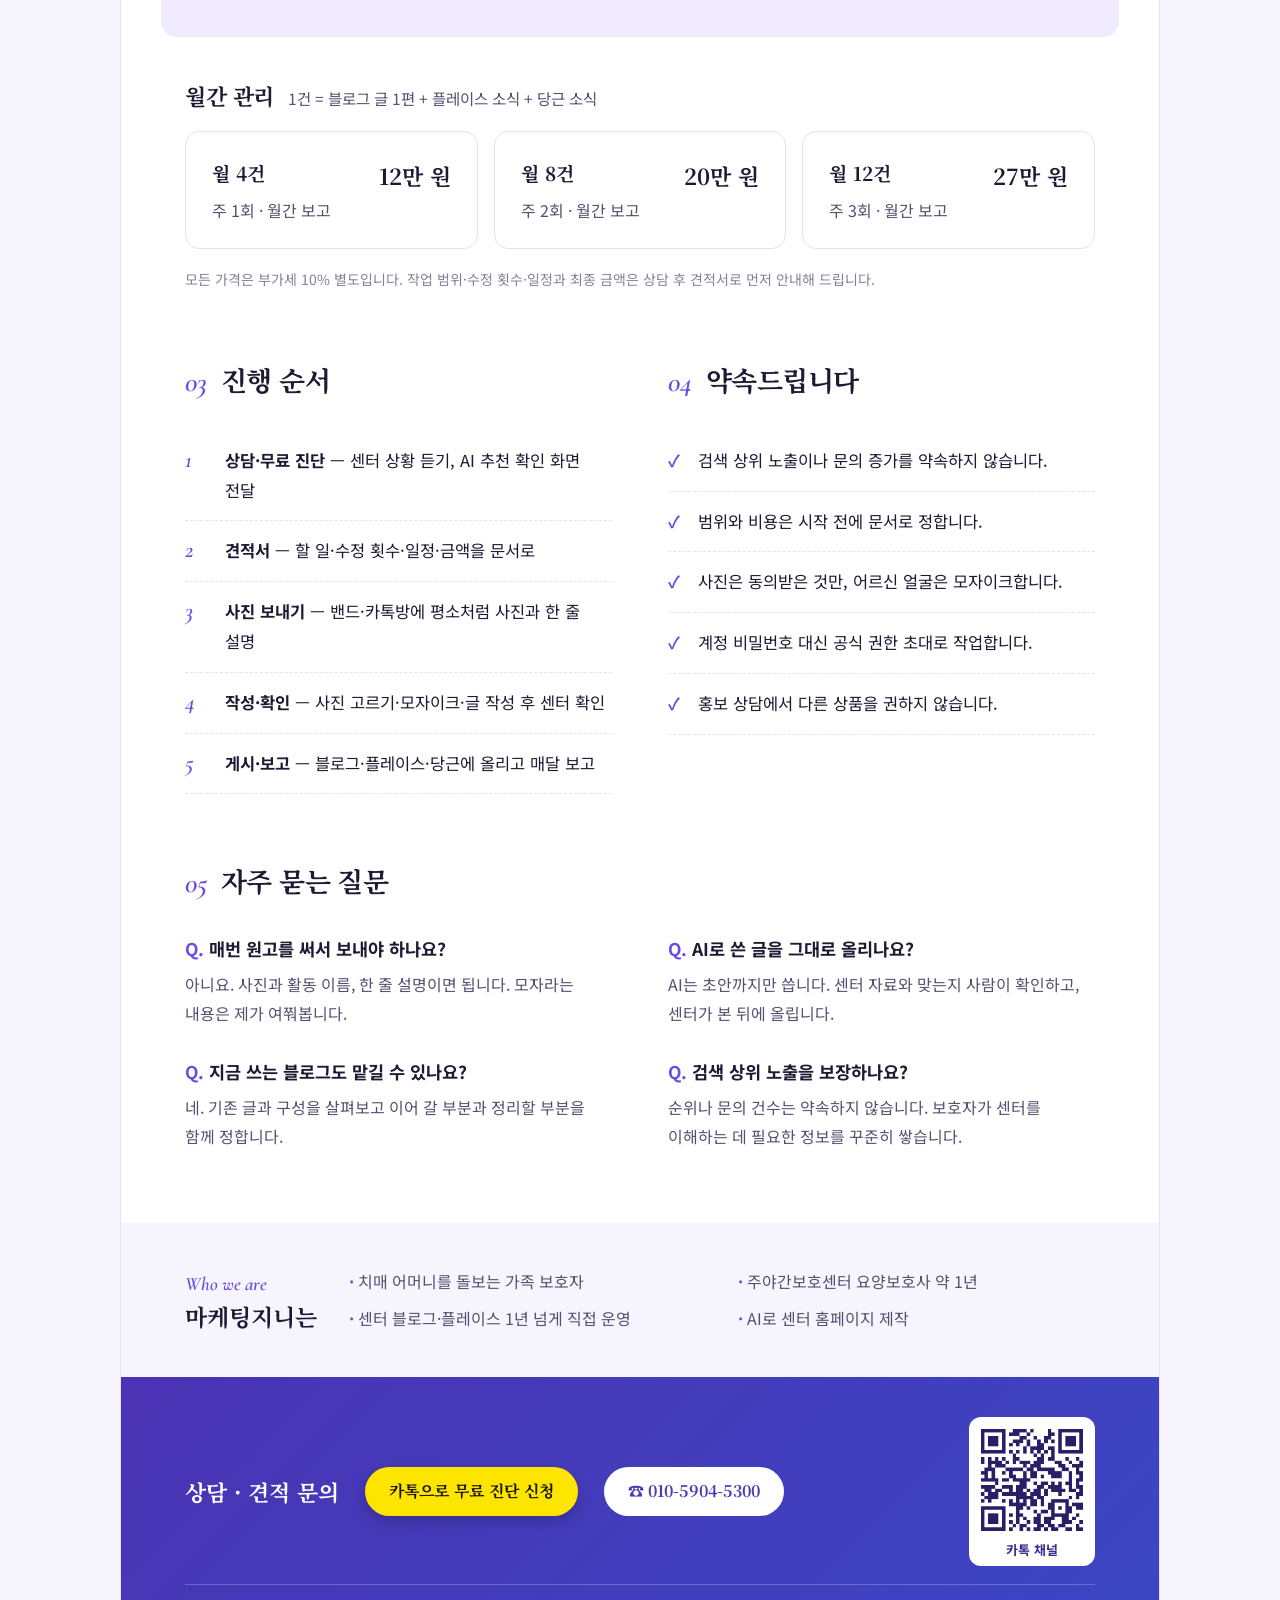
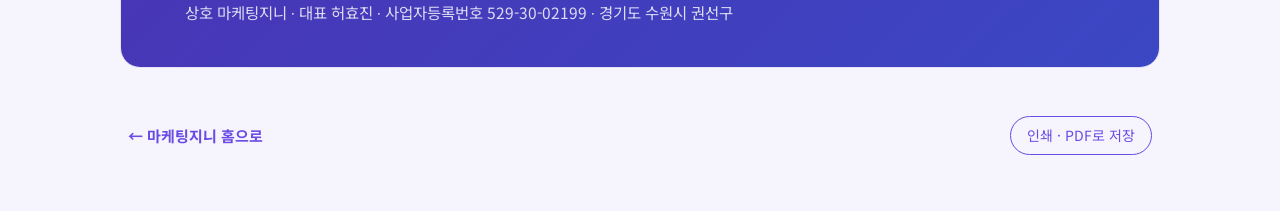
==== commit 77722f97: "가격 조정, 안내지 정리" ====
--- a/service/index.html
+++ b/service/index.html
@@ -142,6 +142,7 @@
   .foot span { color: var(--on-deep-soft); font-size: 14px; }
   .foot a { color: #fff; font-weight: 700; text-decoration: none; }
   .call { display: inline-block; background: #fff; color: #4b3bb5 !important; border-radius: 999px; padding: 8px 20px; font-family: "Noto Serif KR", serif; }
+  .call.kakao { background: #fee500; color: #191600 !important; box-shadow: 0 6px 16px rgba(0,0,0,.2); }
   .foot .biz { grid-column: 1 / -1; font-size: 12.5px; padding-top: 8px; border-top: 1px solid var(--on-deep-line); }
   .foot .biz .bi { white-space: nowrap; }
 
@@ -383,13 +384,13 @@
         <p>B 블로그·플레이스 정비 + C 홈페이지를 한 번에. 보호자가 플레이스에서 홈페이지·블로그를 거쳐 전화까지 오는 길을 함께 정리합니다.</p>
       </li>
     </ol>
-    <div class="m-head"><h3>월간 관리</h3><span>1건 = 블로그 글 1편 + 플레이스 소식 + 당근 소식 · 원하시는 센터만</span></div>
+    <div class="m-head"><h3>월간 관리</h3><span>1건 = 블로그 글 1편 + 플레이스 소식 + 당근 소식</span></div>
     <div class="monthly">
-      <div><b>월 4건</b><span class="m-price">12만 원</span><p>주 1회 · 월간 보고</p><span class="vat">부가세 포함 13만 2천 원</span></div>
-      <div><b>월 8건</b><span class="m-price">22만 원</span><p>주 2회 · 월간 보고</p><span class="vat">부가세 포함 24만 2천 원</span></div>
-      <div><b>월 12건</b><span class="m-price">30만 원</span><p>주 3회 · 월간 보고</p><span class="vat">부가세 포함 33만 원</span></div>
+      <div><b>월 4건</b><span class="m-price">12만 원</span><p>주 1회 · 월간 보고</p></div>
+      <div><b>월 8건</b><span class="m-price">20만 원</span><p>주 2회 · 월간 보고</p></div>
+      <div><b>월 12건</b><span class="m-price">27만 원</span><p>주 3회 · 월간 보고</p></div>
     </div>
-    <p class="fine">모든 가격은 부가세 10% 별도이며 2026년 11월 기준입니다. 작업 범위·수정 횟수·일정과 최종 금액은 상담 후 견적서로 먼저 안내해 드립니다.</p>
+    <p class="fine">모든 가격은 부가세 10% 별도입니다. 작업 범위·수정 횟수·일정과 최종 금액은 상담 후 견적서로 먼저 안내해 드립니다.</p>
   </section>
 
   <section class="sec pad two">
@@ -438,10 +439,8 @@
   <footer class="foot">
     <div class="foot-main">
       <b>상담 · 견적 문의</b>
-      <a class="call" href="https://pf.kakao.com/_rxeExeX/chat">카톡으로 무료 진단 신청</a>
+      <a class="call kakao" href="https://pf.kakao.com/_rxeExeX/chat">카톡으로 무료 진단 신청</a>
       <a class="call" href="tel:010-5904-5300">☎ 010-5904-5300</a>
-      <span>카카오톡 채널 <a href="https://pf.kakao.com/_rxeExeX">‘마케팅지니’</a> · 수원·화성·용인 직접 방문 · 그 밖의 지역 온라인 · 방문요양·요양원도 상담</span>
-      <span>마케팅지니 소개 <a href="https://marketingjini.com/">marketingjini.com</a></span>
     </div>
     <a class="qr" href="https://pf.kakao.com/_rxeExeX"><img src="kakao-qr.png" alt="카카오톡 채널 마케팅지니 QR코드" width="96" height="96"><span>카톡 채널</span></a>
     <span class="biz"><span class="bi">상호 마케팅지니</span> · <span class="bi">대표 허효진</span> · <span class="bi">사업자등록번호 529-30-02199</span> · <span class="bi">경기도 수원시 권선구</span></span>
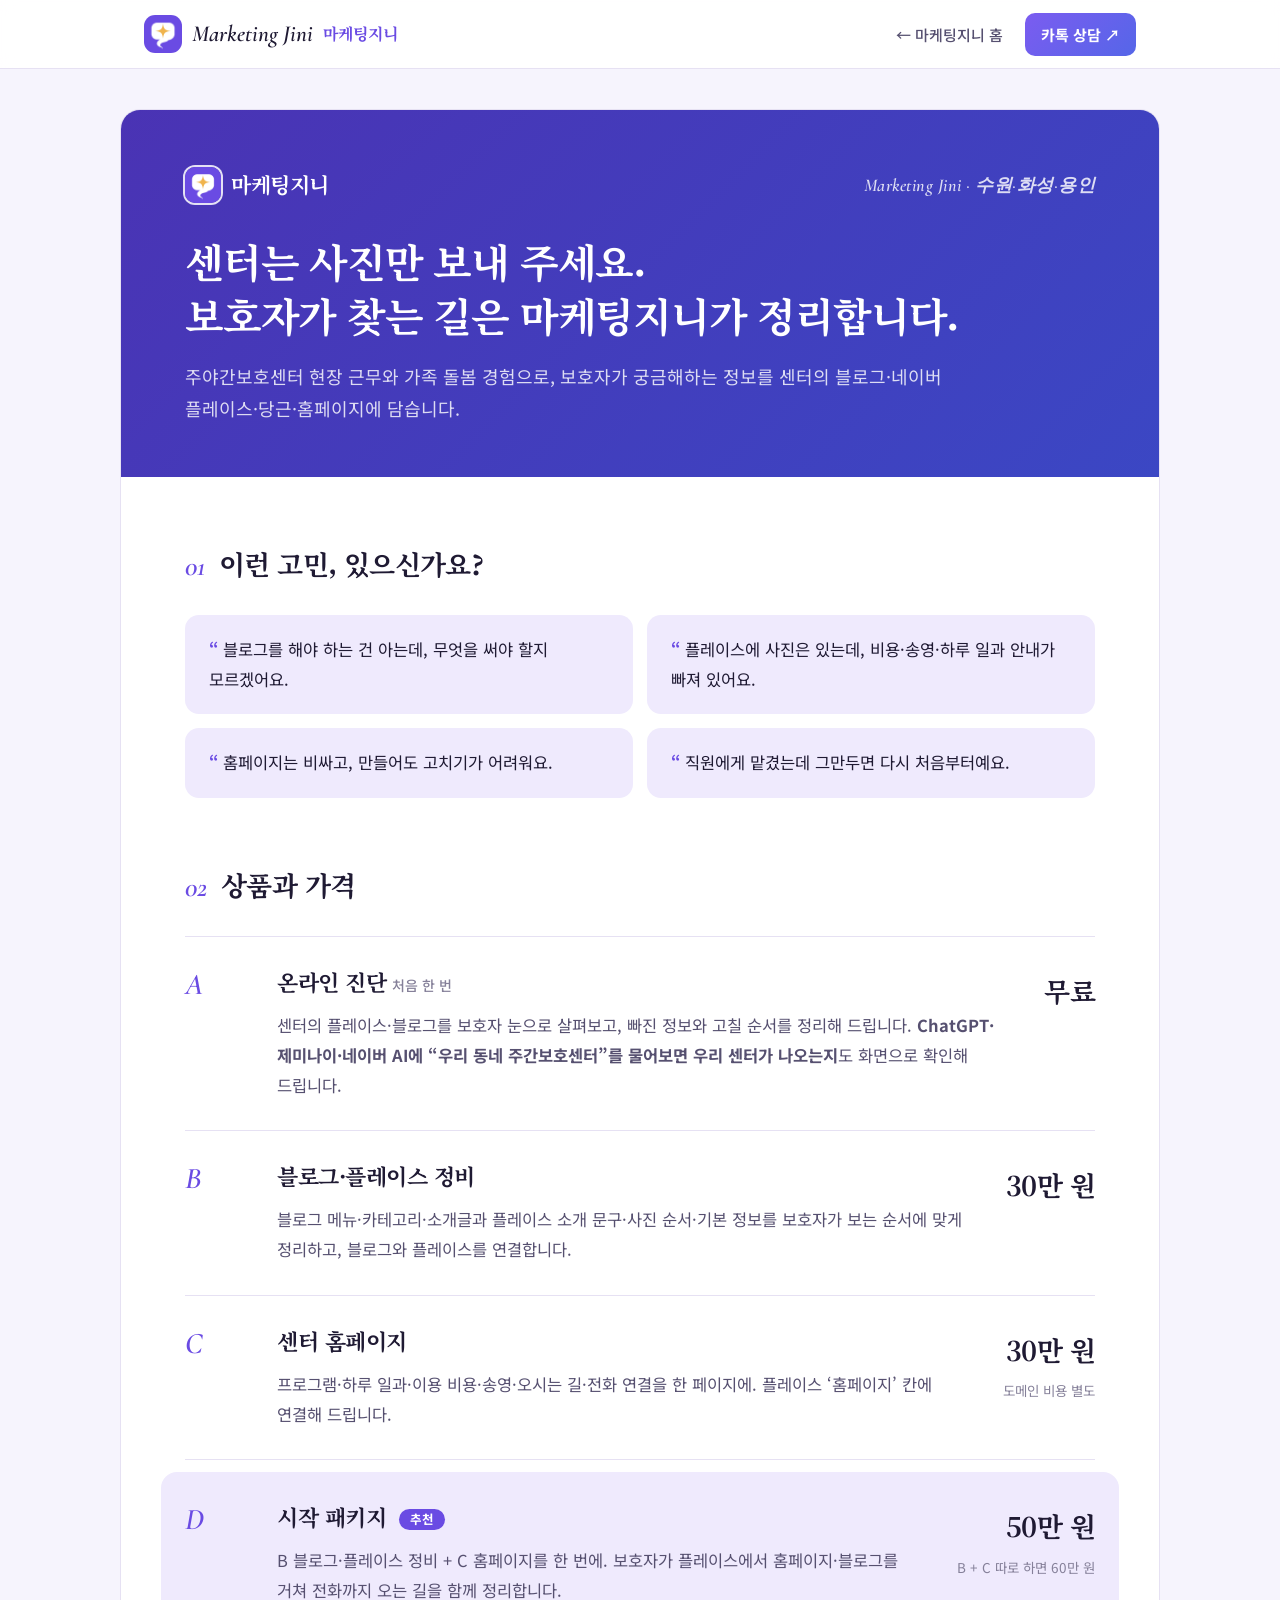
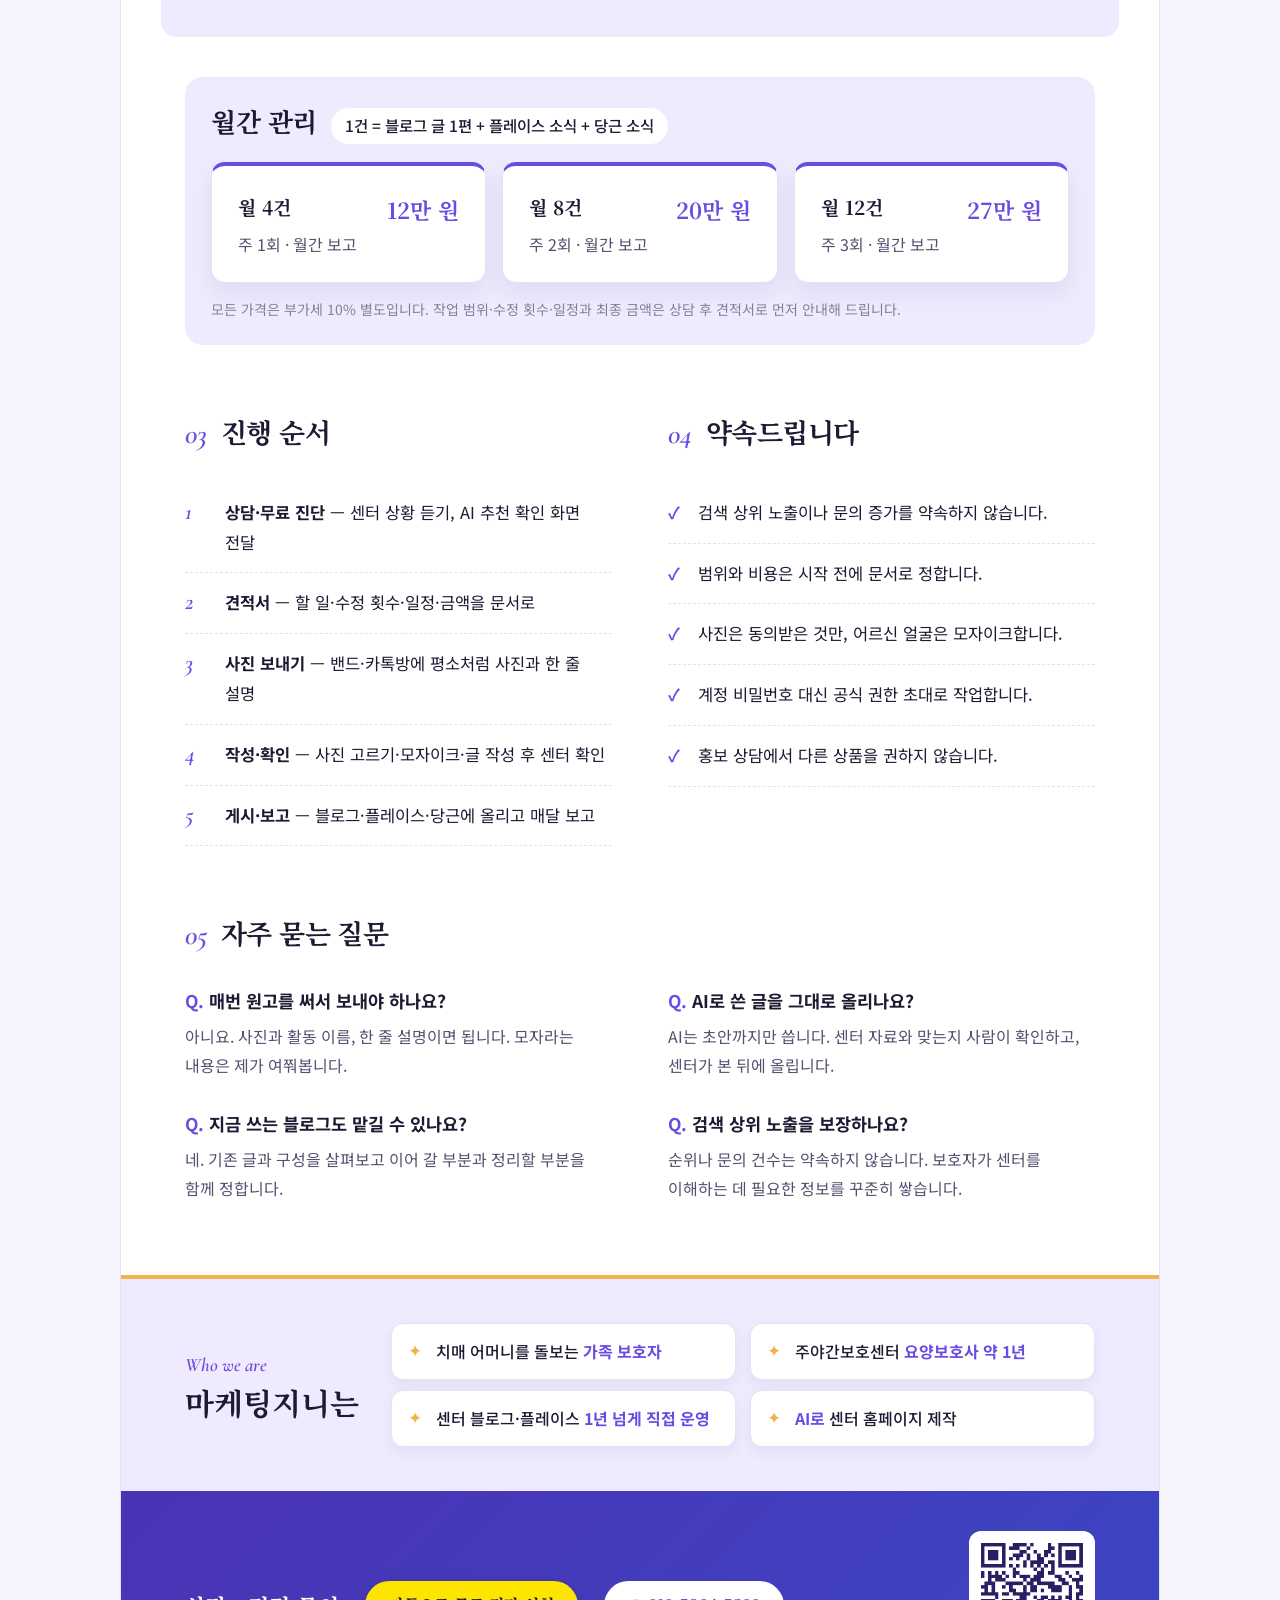
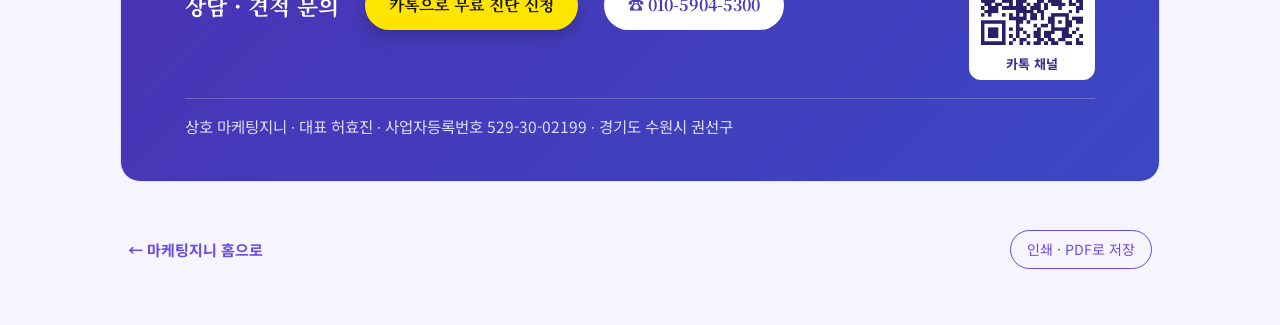
==== commit d95dd400: "안내지 월간 관리·소개 칸 강조" ====
--- a/service/index.html
+++ b/service/index.html
@@ -263,6 +263,30 @@
     .qr { justify-self: start; }
     .tools { margin: 18px auto 28px; padding: 0 20px; }
   }
+  /* 휴대폰 화면에서는 QR 숨김 (같은 휴대폰으로는 찍을 수 없으니) — PC·인쇄에는 그대로 */
+  @media screen and (max-width: 680px) { .qr { display: none; } }
+
+  /* 화면에서 '월간 관리'와 '마케팅지니는' 칸을 눈에 띄게 (2026-11-06) — 인쇄 모양은 그대로 */
+  @media screen {
+    .m-wrap { margin-top: 40px; background: var(--tint); border-radius: 18px; padding: 26px 26px 22px; }
+    .m-wrap .m-head { margin-top: 0; }
+    .m-wrap .m-head h3 { font-size: clamp(22px, 3vw, 26px); }
+    .m-wrap .m-head span.m-one { display: inline-block; background: var(--bg); color: var(--ink); border-radius: 999px; padding: 4px 14px; font-weight: 500; }
+    .m-wrap .monthly div { background: var(--bg); border: 1px solid var(--line); border-top: 4px solid var(--accent); box-shadow: 0 10px 22px rgba(61, 44, 143, .08); }
+    .m-wrap .monthly .m-price { color: var(--accent); }
+    .m-wrap .fine { margin-top: 14px; }
+
+    .who { background: var(--tint); border-top: 4px solid var(--gold); }
+    .who h3 { font-size: clamp(24px, 3.4vw, 30px); }
+    .who ul { gap: 10px 14px; }
+    .who li { position: relative; background: var(--bg); color: var(--ink); border: 1px solid var(--line); border-radius: 12px; padding: 13px 16px 13px 44px; font-weight: 500; box-shadow: 0 6px 14px rgba(61, 44, 143, .06); }
+    .who li::before { content: "✦"; position: absolute; left: 16px; top: 50%; transform: translateY(-52%); color: var(--gold); font-size: 17px; }
+    .who li b { color: var(--accent); font-weight: 700; }
+  }
+  @media screen and (max-width: 680px) {
+    .m-wrap { margin: 34px -6px 0; padding: 22px 16px 18px; }
+    .who li { font-size: 16px; }
+  }
 
   /* A4 한 장으로 인쇄 */
   @page { size: A4; margin: 9mm; }
@@ -384,13 +408,15 @@
         <p>B 블로그·플레이스 정비 + C 홈페이지를 한 번에. 보호자가 플레이스에서 홈페이지·블로그를 거쳐 전화까지 오는 길을 함께 정리합니다.</p>
       </li>
     </ol>
-    <div class="m-head"><h3>월간 관리</h3><span>1건 = 블로그 글 1편 + 플레이스 소식 + 당근 소식</span></div>
+    <div class="m-wrap">
+    <div class="m-head"><h3>월간 관리</h3><span class="m-one">1건 = 블로그 글 1편 + 플레이스 소식 + 당근 소식</span></div>
     <div class="monthly">
       <div><b>월 4건</b><span class="m-price">12만 원</span><p>주 1회 · 월간 보고</p></div>
       <div><b>월 8건</b><span class="m-price">20만 원</span><p>주 2회 · 월간 보고</p></div>
       <div><b>월 12건</b><span class="m-price">27만 원</span><p>주 3회 · 월간 보고</p></div>
     </div>
     <p class="fine">모든 가격은 부가세 10% 별도입니다. 작업 범위·수정 횟수·일정과 최종 금액은 상담 후 견적서로 먼저 안내해 드립니다.</p>
+    </div>
   </section>
 
   <section class="sec pad two">
@@ -429,10 +455,10 @@
   <section class="who">
     <div><span class="en">Who we are</span><h3>마케팅지니는</h3></div>
     <ul>
-      <li>치매 어머니를 돌보는 가족 보호자</li>
-      <li>주야간보호센터 요양보호사 약 1년</li>
-      <li>센터 블로그·플레이스 1년 넘게 직접 운영</li>
-      <li>AI로 센터 홈페이지 제작</li>
+      <li>치매 어머니를 돌보는 <b>가족 보호자</b></li>
+      <li>주야간보호센터 <b>요양보호사 약 1년</b></li>
+      <li>센터 블로그·플레이스 <b>1년 넘게 직접 운영</b></li>
+      <li><b>AI로</b> 센터 홈페이지 제작</li>
     </ul>
   </section>
 
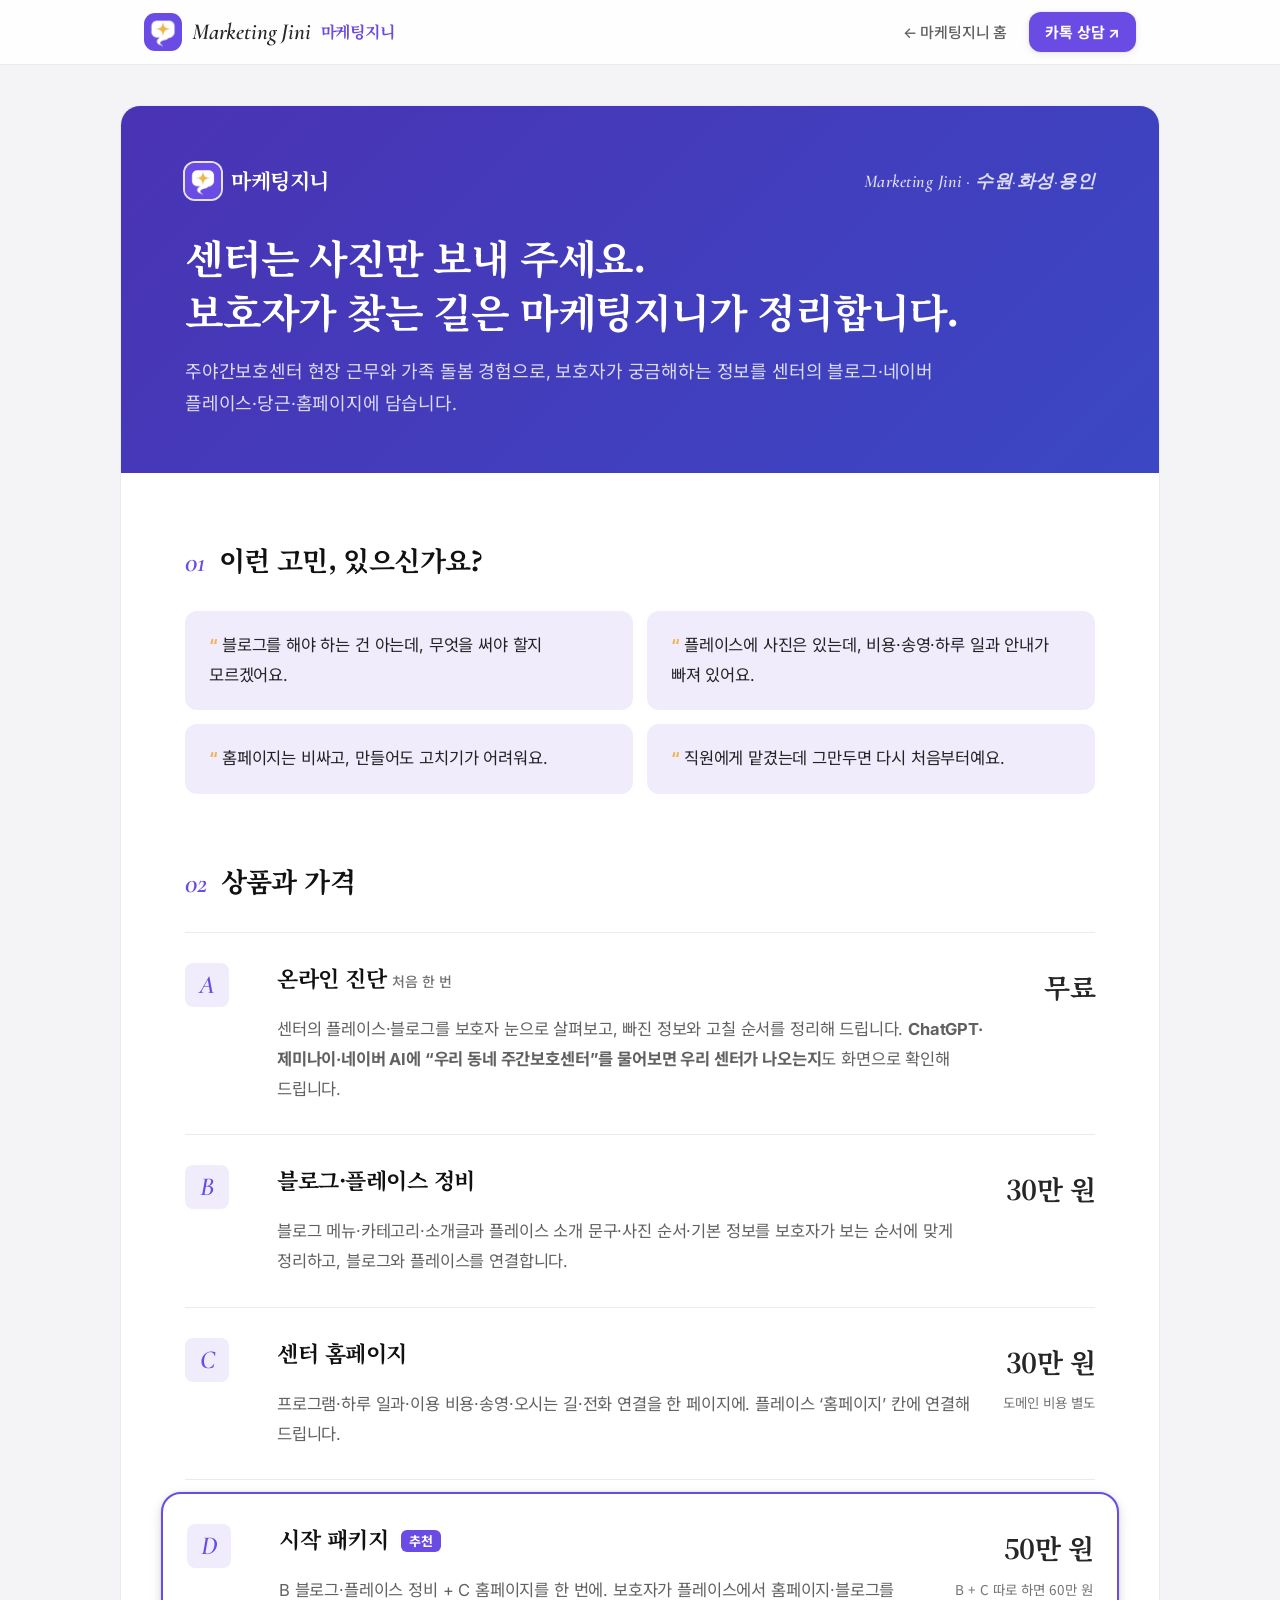
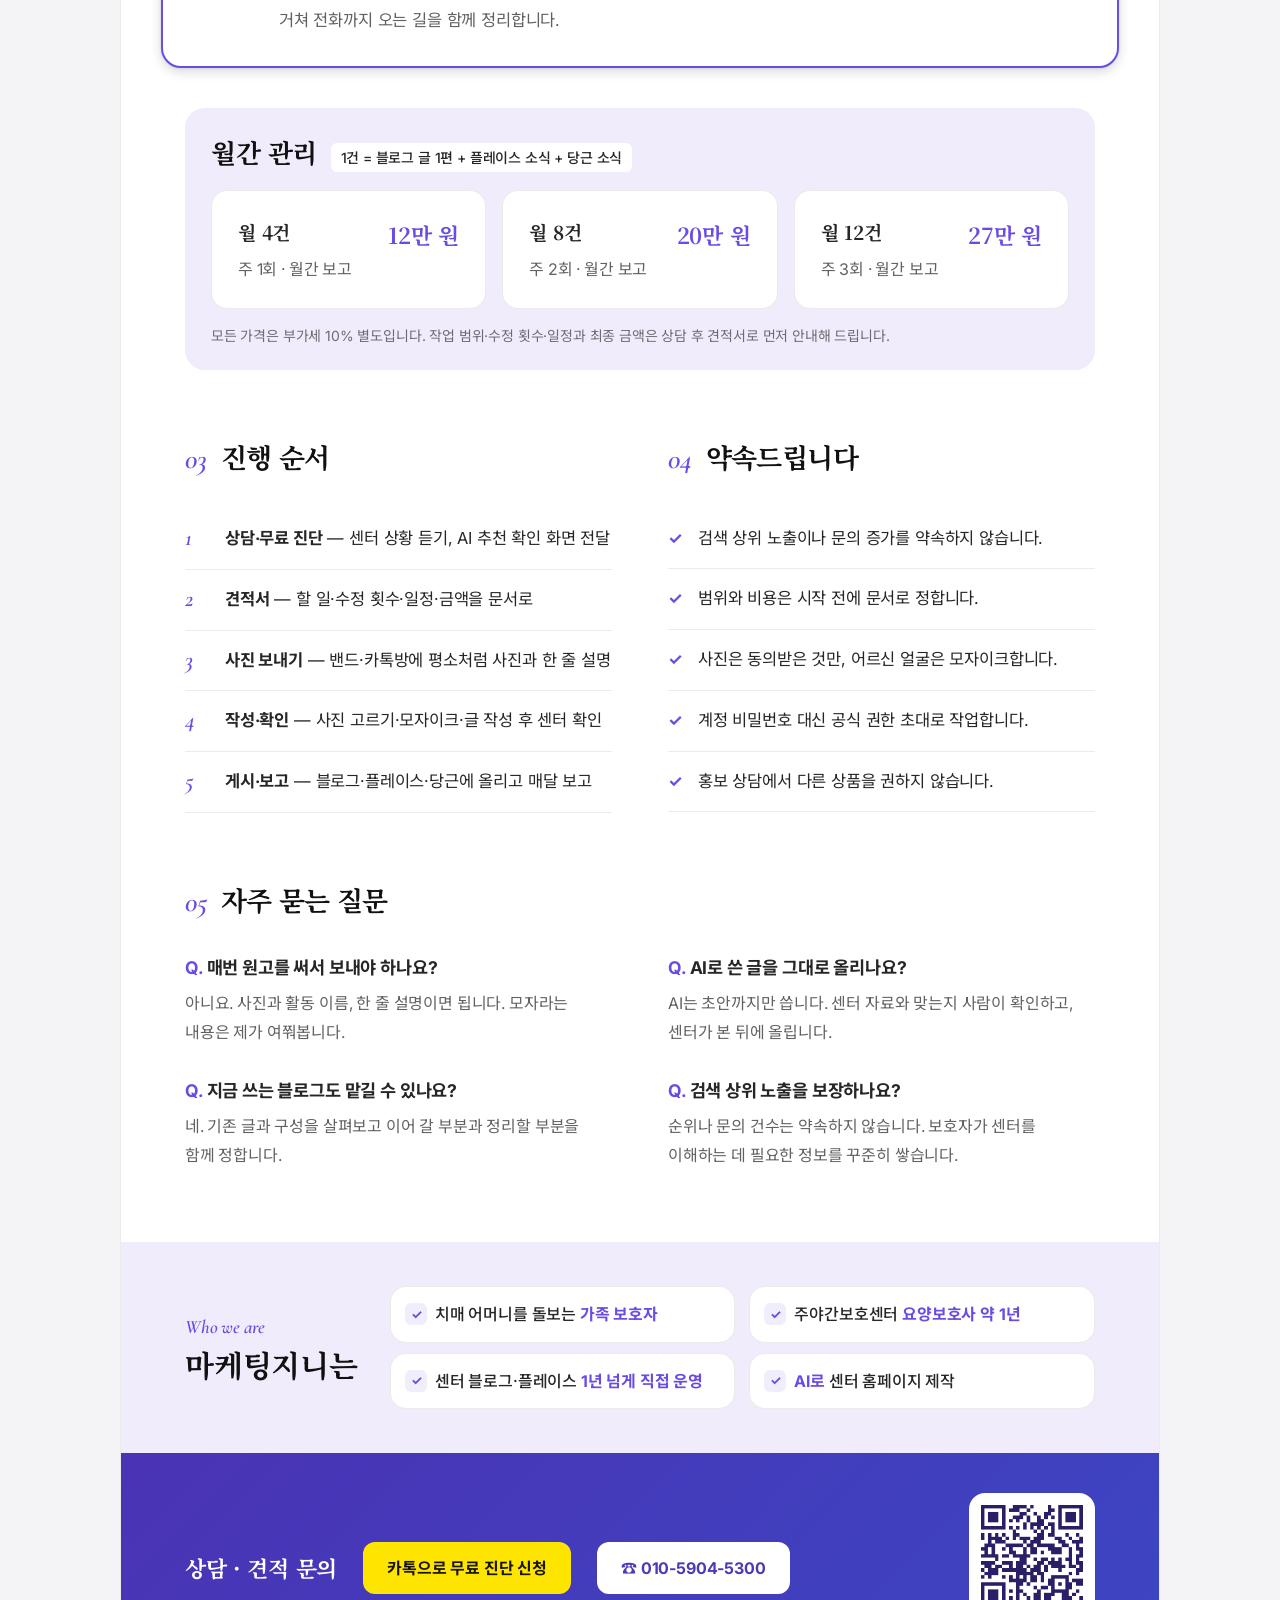
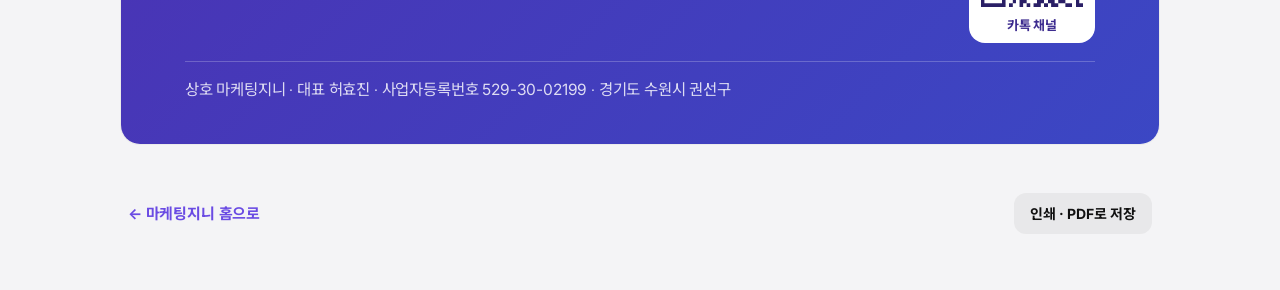
==== commit c52793de: "안내지·작업 노트 디자인 맞추기" ====
--- a/service/index.html
+++ b/service/index.html
@@ -16,36 +16,48 @@
 <meta property="og:description" content="&#8203;">
 <link rel="preconnect" href="https://fonts.googleapis.com">
 <link rel="preconnect" href="https://fonts.gstatic.com" crossorigin>
-<link href="https://fonts.googleapis.com/css2?family=Cormorant+Garamond:ital,wght@1,500;1,600&family=Noto+Sans+KR:wght@400;500;700&family=Noto+Serif+KR:wght@600;700&display=swap" rel="stylesheet">
+<link href="https://fonts.googleapis.com/css2?family=Cormorant+Garamond:ital,wght@1,500;1,600&family=Inter:wght@400;700&family=Noto+Sans+KR:wght@400;500;700&family=Noto+Serif+KR:wght@600;700&display=swap" rel="stylesheet">
 <style>
   :root {
-    /* 마케팅지니 홈페이지·지니맵과 같은 보라→파랑 브랜드 색 */
+    /* 마케팅지니 디자인 시스템 (2026-11-06 적용) — 인쇄(A4)는 아래 @media print 색을 그대로 씁니다 */
     --bg: #ffffff;
-    --cream: #f6f4fd;
-    --ink: #1f1a33;
-    --ink-soft: #565070;
-    --ink-faint: #858099;
-    --line: #e6e1f3;
+    --cream: #f4f4f6;                    /* 종이 바깥 바탕 */
+    --text-strong: #111111;
+    --ink: rgba(0, 0, 0, .85);
+    --ink-soft: rgba(0, 0, 0, .62);
+    --ink-faint: rgba(0, 0, 0, .55);
+    --line: rgba(0, 0, 0, .08);
+    --line-heavy: rgba(0, 0, 0, .15);
+    --fill: rgba(0, 0, 0, .05);
     --accent: #6a4be3;
     --accent-deep: #3d2c8f;
     --accent-ink: #ffffff;
-    --tint: #efeafd;
+    --btn: #6a4be3; --btn-hover: #5a3ad4;
+    --tint: rgba(106, 75, 227, .10);
     --gold: #f0b44c;
-    --head: linear-gradient(135deg, #4a33b4 0%, #3b47c4 100%);
+    --head: linear-gradient(135deg, #4a33b4 0%, #3b47c4 100%);   /* 사용자가 마음에 들어 한 머리 색 — 그대로 */
     --on-deep-soft: rgba(255, 255, 255, .82);
     --on-deep-line: rgba(255, 255, 255, .22);
+    --ev-1: 0 0 2px 1px rgba(0, 0, 0, .05), 0 1px 4px 0 rgba(0, 0, 0, .08);
+    --ev-2: 0 0 2px 1px rgba(0, 0, 0, .05), 0 2px 8px 0 rgba(0, 0, 0, .08);
+    --ev-3: 0 0 2px 1px rgba(0, 0, 0, .05), 0 4px 12px 0 rgba(0, 0, 0, .15);
+    --ease: cubic-bezier(.3, 0, 0, 1);
   }
   @media (prefers-color-scheme: dark) {
     :root:not([data-theme="light"]) {
-      --bg: #16141f; --cream: #1d1a29; --ink: #f2effa; --ink-soft: #bdb6d2; --ink-faint: #8f88a6;
-      --line: #322d45; --accent: #ab97ff; --accent-ink: #16141f; --tint: #262238;
+      --bg: #1f1f24; --cream: #18181c; --text-strong: #ffffff; --ink: rgba(255, 255, 255, .82); --ink-soft: rgba(255, 255, 255, .64); --ink-faint: rgba(255, 255, 255, .56);
+      --line: rgba(255, 255, 255, .12); --line-heavy: rgba(255, 255, 255, .2); --fill: rgba(255, 255, 255, .08);
+      --accent: #9b86f5; --accent-ink: #16141f; --tint: rgba(143, 120, 240, .18);
       --head: linear-gradient(135deg, #2f2470 0%, #263080 100%);
+      --ev-1: 0 0 0 1px rgba(255, 255, 255, .06), 0 1px 4px rgba(0, 0, 0, .3); --ev-2: 0 0 0 1px rgba(255, 255, 255, .06), 0 2px 8px rgba(0, 0, 0, .35); --ev-3: 0 0 0 1px rgba(255, 255, 255, .06), 0 4px 12px rgba(0, 0, 0, .45);
     }
   }
   :root[data-theme="dark"] {
-    --bg: #16141f; --cream: #1d1a29; --ink: #f2effa; --ink-soft: #bdb6d2; --ink-faint: #8f88a6;
-    --line: #322d45; --accent: #ab97ff; --accent-ink: #16141f; --tint: #262238;
+    --bg: #1f1f24; --cream: #18181c; --text-strong: #ffffff; --ink: rgba(255, 255, 255, .82); --ink-soft: rgba(255, 255, 255, .64); --ink-faint: rgba(255, 255, 255, .56);
+    --line: rgba(255, 255, 255, .12); --line-heavy: rgba(255, 255, 255, .2); --fill: rgba(255, 255, 255, .08);
+    --accent: #9b86f5; --accent-ink: #16141f; --tint: rgba(143, 120, 240, .18);
     --head: linear-gradient(135deg, #2f2470 0%, #263080 100%);
+    --ev-1: 0 0 0 1px rgba(255, 255, 255, .06), 0 1px 4px rgba(0, 0, 0, .3); --ev-2: 0 0 0 1px rgba(255, 255, 255, .06), 0 2px 8px rgba(0, 0, 0, .35); --ev-3: 0 0 0 1px rgba(255, 255, 255, .06), 0 4px 12px rgba(0, 0, 0, .45);
   }
 
   * { box-sizing: border-box; }
@@ -280,13 +292,65 @@
     .who h3 { font-size: clamp(24px, 3.4vw, 30px); }
     .who ul { gap: 10px 14px; }
     .who li { position: relative; background: var(--bg); color: var(--ink); border: 1px solid var(--line); border-radius: 12px; padding: 13px 16px 13px 44px; font-weight: 500; box-shadow: 0 6px 14px rgba(61, 44, 143, .06); }
-    .who li::before { content: "✦"; position: absolute; left: 16px; top: 50%; transform: translateY(-52%); color: var(--gold); font-size: 17px; }
+    .who li::before { content: "✓"; position: absolute; left: 14px; top: 50%; transform: translateY(-50%); width: 22px; height: 22px; display: grid; place-items: center; border-radius: 6px; background: var(--tint); color: var(--accent); font-size: 13px; font-weight: 700; line-height: 1; }
     .who li b { color: var(--accent); font-weight: 700; }
   }
   @media screen and (max-width: 680px) {
     .m-wrap { margin: 34px -6px 0; padding: 22px 16px 18px; }
     .who li { font-size: 16px; }
   }
+
+  /* ───────── 디자인 시스템 부품 (화면에서만 — 인쇄 A4 모양은 그대로) ───────── */
+  @media screen {
+    body { font-family: "Inter", "Noto Sans KR", system-ui, sans-serif; letter-spacing: -.01em; }
+    h1, h2, h3 { color: var(--text-strong); }
+    .head h1 { color: #fff; }
+    :focus-visible { outline: 2px solid var(--accent); outline-offset: 2px; border-radius: 6px; }
+    .sheet { border-radius: 20px; }
+
+    /* Header */
+    .topbar { background: color-mix(in srgb, var(--bg) 90%, transparent); backdrop-filter: saturate(1.6) blur(16px); -webkit-backdrop-filter: saturate(1.6) blur(16px); }
+    .tb-in { height: 64px; }
+    .topbar nav { gap: 2px; }
+    .topbar nav a:not(.tb-cta) { padding: 8px 12px; border-radius: 8px; transition: background-color .15s var(--ease), color .15s var(--ease); }
+    .topbar nav a:not(.tb-cta):hover { background: var(--fill); color: var(--text-strong); }
+    .topbar nav .tb-cta { margin-left: 8px; height: 40px; display: inline-flex; align-items: center; padding: 0 16px; border-radius: 12px; background: var(--btn); box-shadow: var(--ev-2); transition: background-color .15s var(--ease); }
+    .topbar nav .tb-cta:hover { background: var(--btn-hover); }
+
+    /* 고민: 연보라 칸, 따옴표는 골드 */
+    .worries li { border-radius: 12px; }
+    .worries li::before { color: var(--gold); }
+
+    /* Plan: 글자 칩 + 추천은 2px 보라 테두리 */
+    .item .no { display: grid; place-items: center; width: 36px; height: 36px; border-radius: 8px; background: var(--tint); font-size: 22px; line-height: 1; }
+    .item.best { background: var(--bg); border: 2px solid var(--accent); border-radius: 20px; box-shadow: var(--ev-3); }
+    .badge { border-radius: 6px; padding: 2px 8px; font-size: 13px; background: var(--btn); color: #fff; }
+
+    /* 월간 관리 */
+    .m-wrap { border-radius: 20px; }
+    .m-wrap .m-head span.m-one { border-radius: 6px; padding: 2px 10px; font-size: 14px; }
+    .m-wrap .monthly div { border-top: 1px solid var(--line); border-radius: 16px; box-shadow: none; transition: box-shadow .15s var(--ease); }
+    .m-wrap .monthly div:hover { box-shadow: var(--ev-2); }
+
+    /* 진행 순서·약속: 실선 */
+    .flow li, .promise li { border-bottom: 1px solid var(--line); }
+
+    /* 마케팅지니는 */
+    .who { border-top: 0; }
+    .who li { box-shadow: none; border-radius: 16px; }
+
+    /* 연락 */
+    .call { border-radius: 12px; font-family: "Inter", "Noto Sans KR", sans-serif; font-weight: 700; transition: transform .15s var(--ease); }
+    .call:active { transform: scale(.98); }
+    .call.kakao { box-shadow: none; }
+    .qr { border-radius: 16px; }
+
+    /* 아래 도구 */
+    .tools button { border: 0; border-radius: 12px; background: var(--fill); color: var(--text-strong); padding: 8px 16px; font-weight: 700; transition: background-color .15s var(--ease); }
+    .tools button:hover { background: var(--line-heavy); }
+  }
+  @media screen and (min-width: 681px) { .item .no { width: 44px; height: 44px; font-size: 26px; } .call { padding: 12px 24px; } }
+  @media (prefers-reduced-motion: reduce) { * { transition: none !important; } }
 
   /* A4 한 장으로 인쇄 */
   @page { size: A4; margin: 9mm; }
